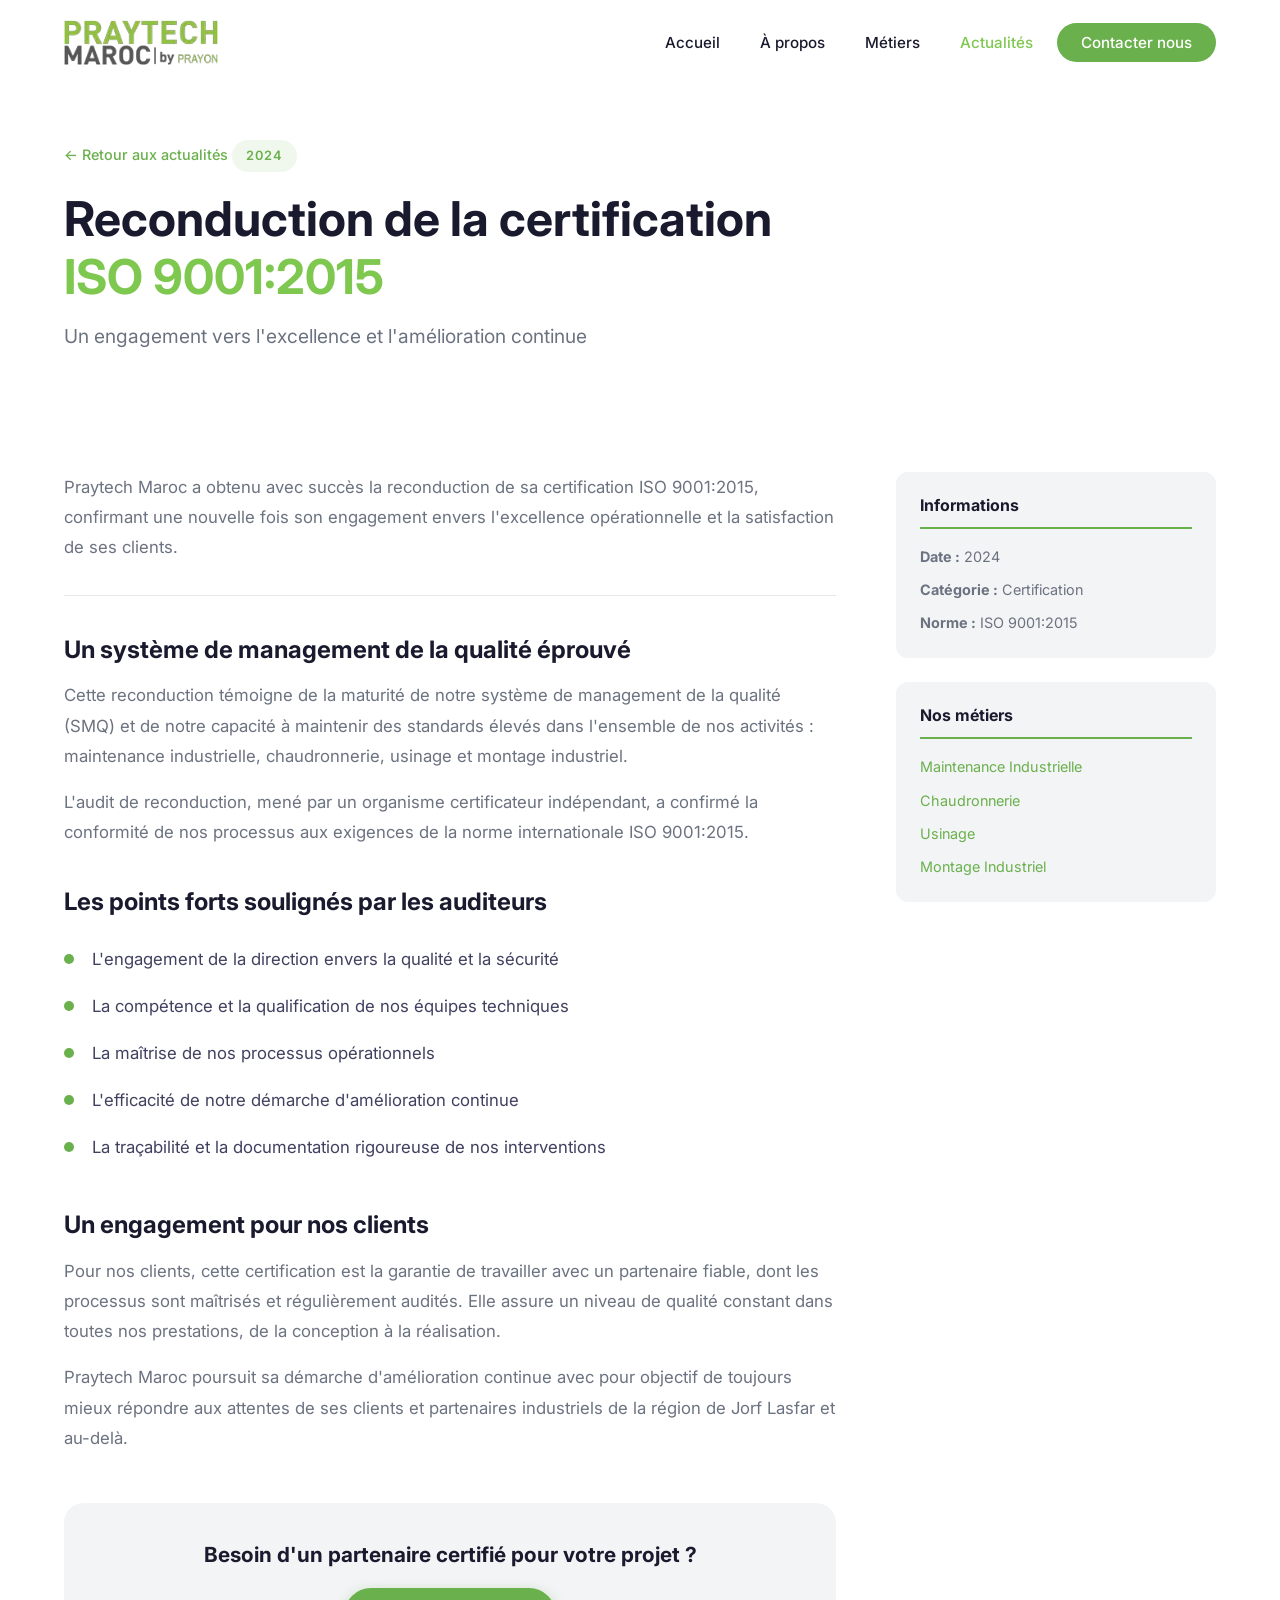
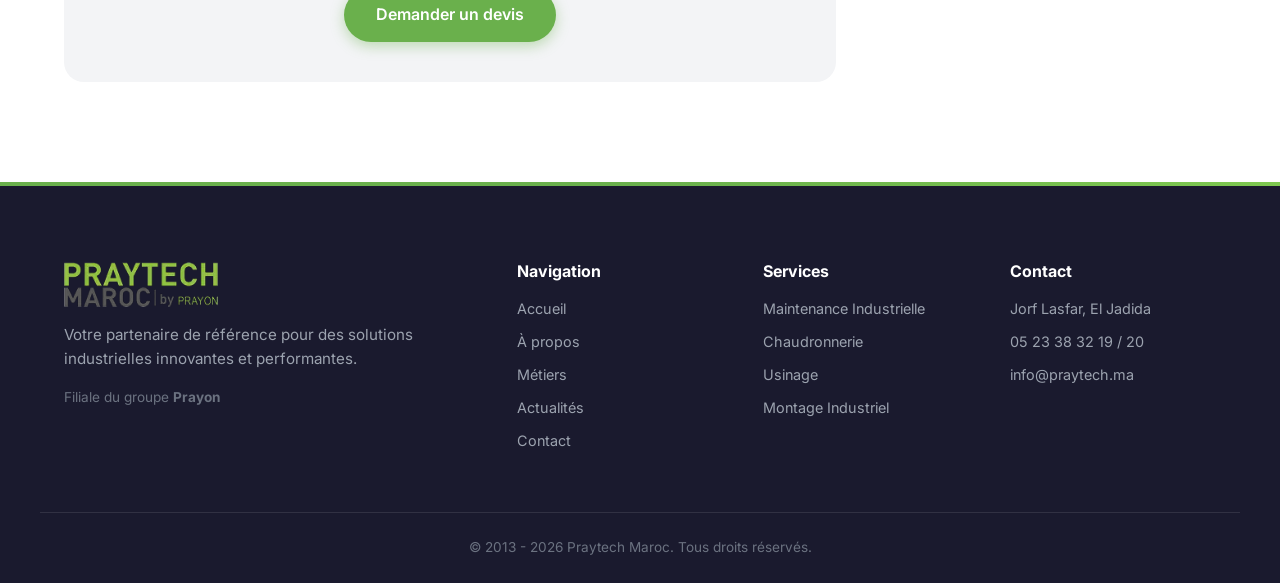
==== articles/certification-iso-9001.html @ bdd883bc "Article page: template ISO 9001 avec sidebar et design custom" ====
<!DOCTYPE html>
<html lang="fr">
<head>
    <meta charset="UTF-8">
    <meta name="viewport" content="width=device-width, initial-scale=1.0">
    <meta name="description" content="Reconduction de la certification ISO 9001:2015 - Praytech Maroc renouvelle son engagement vers l'excellence.">
    <title>Reconduction de la certification ISO 9001:2015 | Praytech Maroc</title>
    <link rel="stylesheet" href="../css/style.css">
    <link rel="preconnect" href="https://fonts.googleapis.com">
    <link rel="preconnect" href="https://fonts.gstatic.com" crossorigin>
    <link href="https://fonts.googleapis.com/css2?family=Inter:wght@300;400;500;600;700;800;900&display=swap" rel="stylesheet">
</head>
<body>
    <!-- Navigation -->
    <header class="header scrolled" id="header">
        <nav class="nav container">
            <a href="../index.html" class="nav__logo">
                <img src="../images/Logo praitech maroc.png" alt="Praytech Maroc" class="nav__logo-img">
            </a>
            <ul class="nav__menu" id="nav-menu">
                <li><a href="../index.html#accueil" class="nav__link">Accueil</a></li>
                <li><a href="../index.html#apropos" class="nav__link">À propos</a></li>
                <li><a href="../index.html#services" class="nav__link">Métiers</a></li>
                <li><a href="../index.html#realisations" class="nav__link active">Actualités</a></li>
                <li><a href="../index.html#contact" class="nav__link nav__link--cta">Contacter nous</a></li>
            </ul>
            <button class="nav__toggle" id="nav-toggle" aria-label="Ouvrir le menu">
                <span></span>
                <span></span>
                <span></span>
            </button>
        </nav>
    </header>

    <!-- Article Hero -->
    <section class="article-hero">
        <div class="container">
            <a href="../index.html#realisations" class="article-hero__back">← Retour aux actualités</a>
            <span class="article-hero__date">2024</span>
            <h1 class="article-hero__title">Reconduction de la certification<br><span class="highlight">ISO 9001:2015</span></h1>
            <p class="article-hero__subtitle">Un engagement vers l'excellence et l'amélioration continue</p>
        </div>
    </section>

    <!-- Article Content -->
    <article class="article-content">
        <div class="container article-content__wrapper">
            <div class="article-content__body">
                <p class="article-content__intro">
                    Praytech Maroc a obtenu avec succès la reconduction de sa certification ISO 9001:2015, confirmant une nouvelle fois son engagement envers l'excellence opérationnelle et la satisfaction de ses clients.
                </p>

                <h2>Un système de management de la qualité éprouvé</h2>
                <p>
                    Cette reconduction témoigne de la maturité de notre système de management de la qualité (SMQ) et de notre capacité à maintenir des standards élevés dans l'ensemble de nos activités : maintenance industrielle, chaudronnerie, usinage et montage industriel.
                </p>
                <p>
                    L'audit de reconduction, mené par un organisme certificateur indépendant, a confirmé la conformité de nos processus aux exigences de la norme internationale ISO 9001:2015.
                </p>

                <h2>Les points forts soulignés par les auditeurs</h2>
                <ul>
                    <li>L'engagement de la direction envers la qualité et la sécurité</li>
                    <li>La compétence et la qualification de nos équipes techniques</li>
                    <li>La maîtrise de nos processus opérationnels</li>
                    <li>L'efficacité de notre démarche d'amélioration continue</li>
                    <li>La traçabilité et la documentation rigoureuse de nos interventions</li>
                </ul>

                <h2>Un engagement pour nos clients</h2>
                <p>
                    Pour nos clients, cette certification est la garantie de travailler avec un partenaire fiable, dont les processus sont maîtrisés et régulièrement audités. Elle assure un niveau de qualité constant dans toutes nos prestations, de la conception à la réalisation.
                </p>
                <p>
                    Praytech Maroc poursuit sa démarche d'amélioration continue avec pour objectif de toujours mieux répondre aux attentes de ses clients et partenaires industriels de la région de Jorf Lasfar et au-delà.
                </p>

                <div class="article-content__cta">
                    <h3>Besoin d'un partenaire certifié pour votre projet ?</h3>
                    <a href="../index.html#contact" class="btn btn--primary">Demander un devis</a>
                </div>
            </div>

            <aside class="article-content__sidebar">
                <div class="sidebar-card">
                    <h4>Informations</h4>
                    <ul>
                        <li><strong>Date :</strong> 2024</li>
                        <li><strong>Catégorie :</strong> Certification</li>
                        <li><strong>Norme :</strong> ISO 9001:2015</li>
                    </ul>
                </div>
                <div class="sidebar-card">
                    <h4>Nos métiers</h4>
                    <ul>
                        <li><a href="../index.html#services">Maintenance Industrielle</a></li>
                        <li><a href="../index.html#services">Chaudronnerie</a></li>
                        <li><a href="../index.html#services">Usinage</a></li>
                        <li><a href="../index.html#services">Montage Industriel</a></li>
                    </ul>
                </div>
            </aside>
        </div>
    </article>

    <!-- Footer -->
    <footer class="footer">
        <div class="container footer__grid">
            <div class="footer__brand">
                <a href="../index.html" class="nav__logo">
                    <img src="../images/Logo praitech maroc.png" alt="Praytech Maroc" class="nav__logo-img">
                </a>
                <p>Votre partenaire de référence pour des solutions industrielles innovantes et performantes.</p>
                <p class="footer__group">Filiale du groupe <strong>Prayon</strong></p>
            </div>
            <div class="footer__links">
                <h4>Navigation</h4>
                <ul>
                    <li><a href="../index.html#accueil">Accueil</a></li>
                    <li><a href="../index.html#apropos">À propos</a></li>
                    <li><a href="../index.html#services">Métiers</a></li>
                    <li><a href="../index.html#realisations">Actualités</a></li>
                    <li><a href="../index.html#contact">Contact</a></li>
                </ul>
            </div>
            <div class="footer__links">
                <h4>Services</h4>
                <ul>
                    <li><a href="../index.html#services">Maintenance Industrielle</a></li>
                    <li><a href="../index.html#services">Chaudronnerie</a></li>
                    <li><a href="../index.html#services">Usinage</a></li>
                    <li><a href="../index.html#services">Montage Industriel</a></li>
                </ul>
            </div>
            <div class="footer__links">
                <h4>Contact</h4>
                <ul>
                    <li>Jorf Lasfar, El Jadida</li>
                    <li><a href="tel:+212523383219">05 23 38 32 19 / 20</a></li>
                    <li><a href="mailto:info@praytech.ma">info@praytech.ma</a></li>
                </ul>
            </div>
        </div>
        <div class="footer__bottom container">
            <p>&copy; 2013 - 2026 Praytech Maroc. Tous droits réservés.</p>
        </div>
    </footer>

    <script src="../js/main.js"></script>
</body>
</html>
---- css/style.css ----
/* ========================================
   PRAYTECH MAROC - Modern Industrial Website
   ======================================== */

/* --- Reset & Variables --- */
*, *::before, *::after {
    margin: 0;
    padding: 0;
    box-sizing: border-box;
}

:root {
    --primary: #6ab04c;
    --primary-dark: #4a8535;
    --primary-light: #7ec850;
    --accent: #6ab04c;
    --accent-dark: #4a8535;
    --dark: #0a0a0a;
    --gray-900: #1a1a2e;
    --gray-800: #2d2d44;
    --gray-700: #404060;
    --gray-600: #6b7280;
    --gray-400: #9ca3af;
    --gray-300: #d1d5db;
    --gray-200: #e5e7eb;
    --gray-100: #f3f4f6;
    --white: #ffffff;
    --radius: 12px;
    --radius-lg: 20px;
    --shadow: 0 4px 6px -1px rgba(0,0,0,0.1), 0 2px 4px -2px rgba(0,0,0,0.1);
    --shadow-lg: 0 20px 25px -5px rgba(0,0,0,0.1), 0 8px 10px -6px rgba(0,0,0,0.1);
    --shadow-xl: 0 25px 50px -12px rgba(0,0,0,0.25);
    --transition: all 0.3s cubic-bezier(0.4, 0, 0.2, 1);
}

html {
    scroll-behavior: smooth;
    scroll-padding-top: 80px;
}

body {
    font-family: 'Inter', -apple-system, sans-serif;
    color: var(--gray-900);
    background: var(--white);
    line-height: 1.6;
    overflow-x: hidden;
}

.container {
    max-width: 1200px;
    margin: 0 auto;
    padding: 0 24px;
}

/* --- Typography --- */
h1, h2, h3, h4 {
    line-height: 1.2;
    font-weight: 700;
}

.highlight {
    color: var(--primary-light);
}

.section__tag {
    display: inline-block;
    font-size: 0.85rem;
    font-weight: 600;
    text-transform: uppercase;
    letter-spacing: 2px;
    color: var(--accent);
    margin-bottom: 12px;
}

.section__title {
    font-size: clamp(2rem, 4vw, 2.8rem);
    margin-bottom: 16px;
    color: var(--gray-900);
}

.section__subtitle {
    font-size: 1.1rem;
    color: var(--gray-600);
    max-width: 600px;
    margin: 0 auto;
}

.section__header {
    text-align: center;
    margin-bottom: 60px;
}

/* --- Buttons --- */
.btn {
    display: inline-flex;
    align-items: center;
    gap: 8px;
    padding: 14px 32px;
    border-radius: 50px;
    font-size: 1rem;
    font-weight: 600;
    text-decoration: none;
    cursor: pointer;
    border: none;
    transition: var(--transition);
}

.btn--primary {
    background: var(--primary);
    color: var(--white);
    box-shadow: 0 4px 14px rgba(106, 176, 76, 0.4);
}

.btn--primary:hover {
    background: var(--primary-dark);
    transform: translateY(-2px);
    box-shadow: 0 8px 25px rgba(106, 176, 76, 0.5);
}

.btn--outline {
    background: transparent;
    color: var(--white);
    border: 2px solid rgba(255,255,255,0.4);
}

.btn--outline:hover {
    background: rgba(255,255,255,0.1);
    border-color: var(--white);
}

.btn--large {
    padding: 18px 40px;
    font-size: 1.1rem;
}

.btn--full {
    width: 100%;
    justify-content: center;
}

/* --- Header / Navigation --- */
.header {
    position: fixed;
    top: 0;
    left: 0;
    width: 100%;
    z-index: 1000;
    transition: var(--transition);
    padding: 20px 0;
    background: rgba(255,255,255,0.95);
    backdrop-filter: blur(20px);
}

.header.scrolled {
    padding: 12px 0;
    box-shadow: var(--shadow);
}

.header.scrolled .nav__link {
    color: var(--gray-900);
}

.header.scrolled .nav__link:hover,
.header.scrolled .nav__link.active {
    color: var(--primary-light);
}

.header.scrolled .logo-pray {
    color: var(--primary-dark);
}

.nav {
    display: flex;
    align-items: center;
    justify-content: space-between;
}

.nav__logo {
    text-decoration: none;
    font-size: 1.6rem;
    font-weight: 900;
    letter-spacing: -1px;
    display: flex;
    align-items: center;
}

.nav__logo-img {
    height: 50px;
    width: auto;
    display: block;
    image-rendering: -webkit-optimize-contrast;
    image-rendering: crisp-edges;
}

.nav__logo-img {
    height: 45px;
    width: auto;
    display: block;
    image-rendering: -webkit-optimize-contrast;
    image-rendering: crisp-edges;
}

.logo-pray {
    color: var(--primary-dark);
    transition: var(--transition);
}

.header.scrolled .logo-pray {
    color: var(--primary-dark);
}

.logo-tech {
    color: var(--primary);
}

.nav__menu {
    display: flex;
    align-items: center;
    gap: 8px;
    list-style: none;
}

.nav__link {
    text-decoration: none;
    color: var(--gray-900);
    font-size: 0.95rem;
    font-weight: 500;
    padding: 8px 16px;
    border-radius: 50px;
    transition: var(--transition);
}

.nav__link:hover,
.nav__link.active {
    color: var(--primary-light);
}

.nav__link--cta {
    background: var(--primary);
    color: var(--white) !important;
    padding: 10px 24px;
}

.nav__link--cta:hover {
    background: var(--primary-dark);
    transform: translateY(-1px);
}

.nav__toggle {
    display: none;
    flex-direction: column;
    gap: 5px;
    background: none;
    border: none;
    cursor: pointer;
    padding: 8px;
}

.nav__toggle span {
    width: 24px;
    height: 2px;
    background: var(--gray-900);
    transition: var(--transition);
    border-radius: 2px;
}

.header.scrolled .nav__toggle span {
    background: var(--gray-900);
}

/* --- Hero --- */
.hero {
    position: relative;
    background: var(--white);
    padding-top: 80px;
}

.hero__image {
    position: relative;
    width: 100%;
    height: 75vh;
    min-height: 500px;
    overflow: hidden;
    border-radius: 0 0 var(--radius-lg) var(--radius-lg);
}

.hero__image img {
    width: 100%;
    height: 100%;
    object-fit: cover;
    display: block;
}

.hero__image-overlay {
    position: absolute;
    top: 0;
    left: 0;
    right: 0;
    bottom: 0;
    background: linear-gradient(180deg, rgba(0,0,0,0.2) 0%, rgba(0,0,0,0.5) 100%);
}

.hero__image-content {
    position: absolute;
    top: 50%;
    left: 50px;
    transform: translateY(-50%);
    z-index: 2;
}

.hero__title {
    font-size: clamp(2.5rem, 6vw, 4.5rem);
    color: var(--white);
    font-weight: 900;
    letter-spacing: -2px;
    line-height: 1.05;
    text-transform: uppercase;
}

.hero__title .highlight {
    color: var(--accent);
}

.hero__tagline {
    margin-top: 16px;
    color: rgba(255,255,255,0.7);
    font-size: 1rem;
    font-weight: 400;
}

.hero__cta {
    margin-top: 24px;
}

.hero__stats-badge {
    position: absolute;
    top: 50%;
    right: 50px;
    transform: translateY(20%);
    background: rgba(255,255,255,0.1);
    backdrop-filter: blur(12px);
    border: 1px solid rgba(255,255,255,0.2);
    border-radius: var(--radius);
    padding: 20px 28px;
    text-align: center;
    z-index: 2;
}

.hero__stats-number {
    display: block;
    font-size: 2rem;
    font-weight: 900;
    color: var(--accent);
}

.hero__stats-label {
    display: block;
    font-size: 0.8rem;
    color: rgba(255,255,255,0.8);
    margin-top: 4px;
}

.hero__bottom {
    position: relative;
    z-index: 10;
    margin-top: -50px;
    padding-bottom: 40px;
}

.hero__kpis-bar {
    display: flex;
    align-items: center;
    justify-content: center;
    gap: 40px;
    background: var(--white);
    border-radius: var(--radius-lg);
    padding: 32px 50px;
    box-shadow: 0 20px 60px rgba(0, 0, 0, 0.12), 0 8px 20px rgba(0, 0, 0, 0.08);
}

.hero__kpi {
    display: flex;
    align-items: center;
    gap: 14px;
}

.hero__kpi-icon {
    width: 48px;
    height: 48px;
    display: flex;
    align-items: center;
    justify-content: center;
    flex-shrink: 0;
}

.hero__kpi-icon svg {
    width: 40px;
    height: 40px;
    color: var(--primary-light);
}

.hero__kpi-number {
    display: block;
    font-size: 1.8rem;
    font-weight: 900;
    color: var(--primary-dark);
    line-height: 1.1;
}

.hero__kpi-label {
    display: block;
    font-size: 0.8rem;
    color: var(--gray-600);
    text-transform: uppercase;
    letter-spacing: 0.5px;
    font-weight: 500;
}

.hero__kpi-divider {
    width: 1px;
    height: 50px;
    background: var(--gray-200);
}

/* --- Stats --- */
.stats {
    background: var(--white);
    padding: 60px 0;
    margin-top: -40px;
    position: relative;
    z-index: 10;
}

.stats__grid {
    display: grid;
    grid-template-columns: repeat(4, 1fr);
    gap: 40px;
    background: var(--white);
    border-radius: var(--radius-lg);
    padding: 40px;
    box-shadow: var(--shadow-xl);
    transform: translateY(-40px);
}

.stat {
    text-align: center;
}

.stat__number {
    font-size: 3rem;
    font-weight: 900;
    color: var(--primary);
    display: inline;
}

.stat__plus {
    font-size: 2rem;
    font-weight: 700;
    color: var(--accent);
}

.stat__label {
    display: block;
    margin-top: 8px;
    color: var(--gray-600);
    font-size: 0.9rem;
    font-weight: 500;
}

/* --- About --- */
.about {
    padding: 100px 0 120px;
    background: var(--white);
    position: relative;
    overflow: hidden;
}

.about::before {
    content: '';
    position: absolute;
    top: -100px;
    right: -200px;
    width: 500px;
    height: 500px;
    background: radial-gradient(circle, rgba(106, 176, 76, 0.06) 0%, transparent 70%);
    border-radius: 50%;
}

.about__grid {
    display: grid;
    grid-template-columns: 1fr 1.2fr;
    gap: 80px;
    align-items: center;
}

.about__image {
    position: relative;
    perspective: 1000px;
}

.about__video-wrapper {
    border-radius: var(--radius-lg);
    overflow: hidden;
    transform: rotateY(-5deg) rotateX(2deg);
    transition: var(--transition);
    box-shadow: 20px 20px 60px rgba(0,0,0,0.15), -5px -5px 20px rgba(255,255,255,0.8);
}

.about__video-wrapper:hover {
    transform: rotateY(0deg) rotateX(0deg);
    box-shadow: 10px 10px 30px rgba(0,0,0,0.1);
}

.about__video-wrapper video {
    width: 100%;
    height: auto;
    display: block;
}

.about__image-placeholder {
    aspect-ratio: 4/3;
    background: linear-gradient(135deg, var(--gray-100), var(--gray-200));
    border-radius: var(--radius-lg);
    display: flex;
    flex-direction: column;
    align-items: center;
    justify-content: center;
    gap: 12px;
    color: var(--gray-400);
    transform: rotateY(-5deg) rotateX(2deg);
    transition: var(--transition);
    box-shadow: 20px 20px 60px rgba(0,0,0,0.1), -5px -5px 20px rgba(255,255,255,0.8);
}

.about__image-placeholder:hover {
    transform: rotateY(0deg) rotateX(0deg);
    box-shadow: 10px 10px 30px rgba(0,0,0,0.08);
}

.about__image-placeholder svg {
    width: 60px;
    height: 60px;
}

.about__badge-iso {
    position: absolute;
    bottom: -20px;
    right: -20px;
    background: var(--primary);
    color: var(--white);
    padding: 20px;
    border-radius: var(--radius);
    display: flex;
    align-items: center;
    gap: 12px;
    box-shadow: 0 15px 40px rgba(106, 176, 76, 0.3);
    transform: translateZ(20px);
}

.about__badge-iso svg {
    width: 32px;
    height: 32px;
    flex-shrink: 0;
}

.about__badge-iso span {
    font-size: 0.85rem;
    font-weight: 700;
    line-height: 1.3;
}

.about__text {
    color: var(--gray-600);
    margin-bottom: 16px;
    font-size: 1.05rem;
}

.about__features {
    margin-top: 32px;
    display: flex;
    flex-direction: column;
    gap: 20px;
}

.about__feature {
    display: flex;
    align-items: flex-start;
    gap: 16px;
    padding: 16px;
    border-radius: var(--radius);
    transition: var(--transition);
    background: var(--white);
    border: 1px solid transparent;
}

.about__feature:hover {
    background: var(--gray-100);
    border-color: var(--gray-200);
    transform: translateX(8px);
    box-shadow: 0 8px 25px rgba(0,0,0,0.06);
}

.about__feature-icon {
    width: 48px;
    height: 48px;
    background: linear-gradient(135deg, rgba(106, 176, 76, 0.1), rgba(106, 176, 76, 0.05));
    border-radius: 12px;
    display: flex;
    align-items: center;
    justify-content: center;
    flex-shrink: 0;
    box-shadow: 0 4px 12px rgba(106, 176, 76, 0.1);
}

.about__feature-icon svg {
    width: 22px;
    height: 22px;
    color: var(--primary-light);
}

.about__feature strong {
    display: block;
    margin-bottom: 4px;
    color: var(--gray-900);
}

.about__feature p {
    font-size: 0.9rem;
    color: var(--gray-600);
}

/* --- Services --- */
.services {
    padding: 100px 0;
    background: linear-gradient(180deg, var(--gray-100) 0%, var(--white) 100%);
    position: relative;
}

.services::before {
    content: '';
    position: absolute;
    bottom: 0;
    left: 50%;
    transform: translateX(-50%);
    width: 80%;
    height: 1px;
    background: linear-gradient(90deg, transparent, var(--gray-200), transparent);
}

.services__grid {
    display: grid;
    grid-template-columns: repeat(2, 1fr);
    gap: 30px;
    perspective: 1000px;
}

.service-card {
    background: var(--white);
    border-radius: var(--radius-lg);
    overflow: hidden;
    transition: all 0.4s cubic-bezier(0.4, 0, 0.2, 1);
    border: 1px solid var(--gray-200);
    position: relative;
}

.service-card::before {
    content: '';
    position: absolute;
    top: 0;
    left: 0;
    right: 0;
    height: 4px;
    background: linear-gradient(90deg, var(--primary), var(--accent));
    transform: scaleX(0);
    transform-origin: left;
    transition: transform 0.4s ease;
}

.service-card:hover::before {
    transform: scaleX(1);
}

.service-card:hover {
    transform: translateY(-12px) rotateX(2deg);
    box-shadow: 0 30px 60px rgba(0,0,0,0.12), 0 10px 20px rgba(0,0,0,0.06);
    border-color: transparent;
}

.service-card__image {
    width: 100%;
    overflow: hidden;
}

.service-card__image img {
    width: 100%;
    height: auto;
    display: block;
    transition: transform 0.5s ease;
}

.service-card:hover .service-card__image img {
    transform: scale(1.08);
}

.service-card__body {
    padding: 30px;
}

.service-card__icon {
    width: 60px;
    height: 60px;
    background: linear-gradient(135deg, var(--primary), var(--primary-light));
    border-radius: 16px;
    display: flex;
    align-items: center;
    justify-content: center;
    margin-bottom: 24px;
    box-shadow: 0 10px 30px rgba(106, 176, 76, 0.25);
    transition: var(--transition);
}

.service-card:hover .service-card__icon {
    transform: scale(1.1) rotate(-5deg);
    box-shadow: 0 15px 40px rgba(106, 176, 76, 0.35);
}

.service-card__icon svg {
    width: 28px;
    height: 28px;
    color: var(--white);
}

.service-card__title {
    font-size: 1.3rem;
    margin-bottom: 12px;
    color: var(--gray-900);
}

.service-card__desc {
    color: var(--gray-600);
    margin-bottom: 20px;
    font-size: 0.95rem;
}

.service-card__list {
    list-style: none;
    display: flex;
    flex-direction: column;
    gap: 10px;
}

.service-card__list li {
    font-size: 0.9rem;
    color: var(--gray-700);
    padding-left: 24px;
    position: relative;
}

.service-card__list li::before {
    content: '';
    position: absolute;
    left: 0;
    top: 7px;
    width: 8px;
    height: 8px;
    background: linear-gradient(135deg, var(--primary), var(--primary-dark));
    border-radius: 50%;
    box-shadow: 0 2px 6px rgba(106, 176, 76, 0.3);
}

/* --- Why Section --- */
.why {
    padding: 100px 0;
    background: var(--white);
    position: relative;
}

.why__grid {
    display: grid;
    grid-template-columns: repeat(3, 1fr);
    gap: 30px;
}

.why__item {
    padding: 36px;
    border-radius: var(--radius-lg);
    transition: all 0.4s cubic-bezier(0.4, 0, 0.2, 1);
    background: var(--white);
    border: 1px solid var(--gray-200);
    position: relative;
    overflow: hidden;
}

.why__item::after {
    content: '';
    position: absolute;
    bottom: 0;
    left: 0;
    right: 0;
    height: 0;
    background: linear-gradient(180deg, transparent, rgba(106, 176, 76, 0.03));
    transition: height 0.4s ease;
}

.why__item:hover::after {
    height: 100%;
}

.why__item:hover {
    transform: translateY(-8px) scale(1.02);
    box-shadow: 0 25px 50px rgba(0,0,0,0.08), 0 10px 20px rgba(0,0,0,0.04);
    border-color: rgba(106, 176, 76, 0.2);
}

.why__number {
    font-size: 3.5rem;
    font-weight: 900;
    background: linear-gradient(135deg, var(--gray-200), var(--gray-100));
    -webkit-background-clip: text;
    -webkit-text-fill-color: transparent;
    background-clip: text;
    margin-bottom: 16px;
    line-height: 1;
    transition: var(--transition);
}

.why__item:hover .why__number {
    background: linear-gradient(135deg, var(--primary-light), var(--accent));
    -webkit-background-clip: text;
    background-clip: text;
}

.why__item h3 {
    font-size: 1.15rem;
    margin-bottom: 10px;
    color: var(--gray-900);
    position: relative;
    z-index: 1;
}

.why__item p {
    color: var(--gray-600);
    font-size: 0.95rem;
    position: relative;
    z-index: 1;
}

/* --- Actualités --- */
.actualites {
    padding: 100px 0;
    background: var(--gray-100);
}

.actualites__grid {
    display: grid;
    grid-template-columns: repeat(3, 1fr);
    gap: 30px;
}

.actu-card {
    background: var(--white);
    border-radius: var(--radius-lg);
    overflow: hidden;
    transition: all 0.4s cubic-bezier(0.4, 0, 0.2, 1);
    border: 1px solid var(--gray-200);
}

.actu-card:hover {
    transform: translateY(-10px);
    box-shadow: 0 25px 50px rgba(0,0,0,0.1);
    border-color: transparent;
}

.actu-card__image {
    aspect-ratio: 16/9;
    overflow: hidden;
}

.actu-card__placeholder {
    width: 100%;
    height: 100%;
    background: linear-gradient(135deg, rgba(106, 176, 76, 0.1), rgba(106, 176, 76, 0.05));
    display: flex;
    align-items: center;
    justify-content: center;
    color: var(--primary);
}

.actu-card__content {
    padding: 24px;
}

.actu-card__date {
    display: inline-block;
    font-size: 0.75rem;
    font-weight: 600;
    text-transform: uppercase;
    letter-spacing: 1px;
    color: var(--primary);
    background: rgba(106, 176, 76, 0.1);
    padding: 4px 12px;
    border-radius: 50px;
    margin-bottom: 12px;
}

.actu-card__content h3 {
    font-size: 1.1rem;
    color: var(--gray-900);
    margin-bottom: 10px;
    line-height: 1.4;
}

.actu-card__content p {
    color: var(--gray-600);
    font-size: 0.9rem;
    margin-bottom: 16px;
}

.actu-card__link {
    font-size: 0.9rem;
    font-weight: 600;
    color: var(--primary);
    text-decoration: none;
    transition: var(--transition);
}

.actu-card__link:hover {
    color: var(--primary-dark);
}

@media (max-width: 1024px) {
    .actualites__grid {
        grid-template-columns: repeat(2, 1fr);
    }
}

@media (max-width: 768px) {
    .actualites__grid {
        grid-template-columns: 1fr;
    }
}

/* --- Clients --- */
.clients {
    padding: 80px 0;
    background: var(--white);
    overflow: hidden;
}

.clients__header {
    margin-bottom: 50px;
}

.clients__title {
    font-size: 2rem;
    font-weight: 900;
    color: var(--gray-900);
    font-style: italic;
    margin-bottom: 16px;
}

.clients__line {
    width: 80px;
    height: 4px;
    background: var(--primary);
    border-radius: 2px;
}

.clients__marquee {
    position: relative;
    width: 100%;
    overflow: hidden;
    mask-image: linear-gradient(to right, transparent, black 10%, black 90%, transparent);
    -webkit-mask-image: linear-gradient(to right, transparent, black 10%, black 90%, transparent);
}

.clients__track {
    display: flex;
    gap: 30px;
    animation: marquee 30s linear infinite;
    width: max-content;
}

.client-logo {
    flex-shrink: 0;
    width: 180px;
    height: 120px;
    background: var(--white);
    border: 2px solid var(--gray-200);
    border-radius: 16px;
    display: flex;
    align-items: center;
    justify-content: center;
    padding: 8px;
    transition: var(--transition);
}

.client-logo:hover {
    border-color: var(--primary);
    box-shadow: 0 8px 25px rgba(106, 176, 76, 0.15);
    transform: scale(1.1);
}

.client-logo img {
    width: 85%;
    height: 85%;
    object-fit: contain;
}

.client-logo span {
    font-size: 0.75rem;
    font-weight: 700;
    color: var(--gray-700);
    text-align: center;
    text-transform: uppercase;
    letter-spacing: 0.5px;
}

@keyframes marquee {
    0% { transform: translateX(0); }
    100% { transform: translateX(-50%); }
}

/* --- CTA --- */
.cta {
    padding: 120px 0;
    background: linear-gradient(135deg, var(--gray-900) 0%, #1a2a3a 100%);
    text-align: center;
    position: relative;
    overflow: hidden;
}

.cta::before {
    content: '';
    position: absolute;
    top: -50%;
    right: -20%;
    width: 500px;
    height: 500px;
    background: radial-gradient(circle, rgba(255, 255, 255, 0.1) 0%, transparent 60%);
    border-radius: 50%;
    animation: float 6s ease-in-out infinite;
}

.cta::after {
    content: '';
    position: absolute;
    bottom: -30%;
    left: -10%;
    width: 400px;
    height: 400px;
    background: radial-gradient(circle, rgba(255, 255, 255, 0.05) 0%, transparent 60%);
    border-radius: 50%;
    animation: float 8s ease-in-out infinite reverse;
}

@keyframes float {
    0%, 100% { transform: translateY(0); }
    50% { transform: translateY(-30px); }
}

.cta h2 {
    font-size: clamp(2rem, 4vw, 3rem);
    color: var(--white);
    margin-bottom: 16px;
    position: relative;
    z-index: 1;
}

.cta .highlight {
    color: var(--primary);
}

.cta p {
    color: rgba(255,255,255,0.7);
    font-size: 1.1rem;
    margin-bottom: 32px;
    max-width: 500px;
    margin-left: auto;
    margin-right: auto;
    position: relative;
    z-index: 1;
}

.cta .btn {
    position: relative;
    z-index: 1;
}

/* --- Contact --- */
.contact {
    padding: 100px 0;
    background: var(--white);
    position: relative;
}

.contact__grid {
    display: grid;
    grid-template-columns: 1fr 1fr;
    gap: 80px;
    align-items: start;
}

.contact__info p {
    color: var(--gray-600);
    margin-top: 12px;
    font-size: 1.05rem;
}

.contact__details {
    margin-top: 40px;
    display: flex;
    flex-direction: column;
    gap: 24px;
}

.contact__detail {
    display: flex;
    gap: 16px;
    align-items: flex-start;
    padding: 16px;
    border-radius: var(--radius);
    transition: var(--transition);
}

.contact__detail:hover {
    background: var(--gray-100);
    transform: translateX(8px);
}

.contact__detail-icon {
    width: 48px;
    height: 48px;
    background: linear-gradient(135deg, rgba(106, 176, 76, 0.1), rgba(106, 176, 76, 0.05));
    border-radius: 12px;
    display: flex;
    align-items: center;
    justify-content: center;
    flex-shrink: 0;
    box-shadow: 0 4px 12px rgba(106, 176, 76, 0.1);
}

.contact__detail-icon svg {
    width: 20px;
    height: 20px;
    color: var(--primary-light);
}

.contact__detail strong {
    display: block;
    margin-bottom: 4px;
    color: var(--gray-900);
}

.contact__detail p {
    color: var(--gray-600);
    font-size: 0.95rem;
    margin: 0;
}

.contact__detail a {
    color: var(--primary-light);
    text-decoration: none;
}

.contact__detail a:hover {
    text-decoration: underline;
}

/* Form */
.contact__form-wrapper {
    background: var(--white);
    border: 1px solid var(--gray-200);
    border-radius: var(--radius-lg);
    padding: 44px;
    box-shadow: 0 25px 60px rgba(0, 0, 0, 0.08), 0 10px 20px rgba(0, 0, 0, 0.04);
    transform: perspective(800px) rotateY(-2deg);
    transition: all 0.4s ease;
}

.contact__form-wrapper:hover {
    transform: perspective(800px) rotateY(0deg);
    box-shadow: 0 30px 70px rgba(0, 0, 0, 0.1), 0 15px 30px rgba(0, 0, 0, 0.05);
}

.contact__form {
    display: flex;
    flex-direction: column;
    gap: 20px;
}

.form__group {
    position: relative;
}

.form__group input,
.form__group textarea,
.form__group select {
    width: 100%;
    padding: 16px 20px;
    border: 2px solid var(--gray-200);
    border-radius: var(--radius);
    font-size: 1rem;
    font-family: inherit;
    background: var(--white);
    transition: var(--transition);
    color: var(--gray-900);
}

.form__group input:focus,
.form__group textarea:focus,
.form__group select:focus {
    outline: none;
    border-color: var(--primary-light);
    box-shadow: 0 0 0 4px rgba(106, 176, 76, 0.1), 0 8px 25px rgba(106, 176, 76, 0.08);
    transform: translateY(-2px);
}

.form__group label {
    position: absolute;
    left: 20px;
    top: 50%;
    transform: translateY(-50%);
    color: var(--gray-400);
    font-size: 1rem;
    pointer-events: none;
    transition: var(--transition);
}

.form__group textarea ~ label {
    top: 16px;
    transform: none;
}

.form__group input:focus ~ label,
.form__group input:not(:placeholder-shown) ~ label,
.form__group textarea:focus ~ label,
.form__group textarea:not(:placeholder-shown) ~ label {
    top: -10px;
    left: 16px;
    font-size: 0.8rem;
    background: var(--white);
    padding: 0 6px;
    color: var(--primary-light);
}

/* --- Footer --- */
.footer {
    background: var(--gray-900);
    padding: 80px 0 0;
    position: relative;
    overflow: hidden;
}

.footer::before {
    content: '';
    position: absolute;
    top: 0;
    left: 0;
    right: 0;
    height: 4px;
    background: linear-gradient(90deg, var(--primary), var(--accent), var(--primary-light));
}

.footer__grid {
    display: grid;
    grid-template-columns: 2fr 1fr 1fr 1fr;
    gap: 40px;
}

.footer__brand p {
    color: var(--gray-400);
    margin-top: 16px;
    font-size: 0.95rem;
}

.footer__group {
    margin-top: 8px;
    font-size: 0.85rem !important;
    color: var(--gray-600) !important;
}

.footer__links h4 {
    color: var(--white);
    font-size: 1rem;
    margin-bottom: 16px;
}

.footer__links ul {
    list-style: none;
    display: flex;
    flex-direction: column;
    gap: 10px;
}

.footer__links li,
.footer__links a {
    color: var(--gray-400);
    text-decoration: none;
    font-size: 0.9rem;
    transition: var(--transition);
}

.footer__links a:hover {
    color: var(--accent);
}

.footer__bottom {
    margin-top: 60px;
    padding: 24px 0;
    border-top: 1px solid rgba(255,255,255,0.1);
    text-align: center;
    color: var(--gray-600);
    font-size: 0.85rem;
}

/* --- Animations --- */
@keyframes fadeInUp {
    from {
        opacity: 0;
        transform: translateY(30px);
    }
    to {
        opacity: 1;
        transform: translateY(0);
    }
}

@keyframes scrollLine {
    0% { opacity: 0; transform: scaleY(0); transform-origin: top; }
    50% { opacity: 1; transform: scaleY(1); transform-origin: top; }
    100% { opacity: 0; transform: scaleY(1); transform-origin: bottom; }
}

/* Scroll animations */
.reveal {
    opacity: 0;
    transform: translateY(40px);
    transition: opacity 0.8s ease, transform 0.8s ease;
}

.reveal.visible {
    opacity: 1;
    transform: translateY(0);
}

/* --- Responsive --- */
@media (max-width: 1024px) {
    .about__grid {
        grid-template-columns: 1fr;
        gap: 40px;
    }

    .services__grid {
        grid-template-columns: 1fr;
    }

    .why__grid {
        grid-template-columns: repeat(2, 1fr);
    }

    .projects__grid {
        grid-template-columns: repeat(2, 1fr);
    }

    .contact__grid {
        grid-template-columns: 1fr;
        gap: 40px;
    }

    .footer__grid {
        grid-template-columns: 1fr 1fr;
        gap: 30px;
    }
}

@media (max-width: 768px) {
    .hero__image {
        height: 55vh;
        min-height: 350px;
    }

    .hero__image-content {
        bottom: 30px;
        left: 24px;
        right: 24px;
    }

    .hero__title {
        letter-spacing: -1px;
    }

    .hero__stats-badge {
        bottom: 30px;
        right: 24px;
        padding: 14px 18px;
    }

    .hero__stats-number {
        font-size: 1.5rem;
    }

    .hero__bottom {
        flex-direction: column;
        gap: 24px;
        align-items: flex-start;
    }

    .hero__bottom-right {
        gap: 24px;
        flex-wrap: wrap;
    }

    .hero__bottom {
        margin-top: -40px;
    }

    .hero__kpis-bar {
        flex-direction: column;
        gap: 20px;
        padding: 24px 30px;
    }

    .hero__kpi-divider {
        width: 80%;
        height: 1px;
    }

    .nav__menu {
        position: fixed;
        top: 0;
        right: -100%;
        width: 75%;
        height: 100vh;
        background: var(--white);
        flex-direction: column;
        padding: 100px 40px 40px;
        gap: 4px;
        transition: var(--transition);
        box-shadow: var(--shadow-xl);
    }

    .nav__menu.active {
        right: 0;
    }

    .nav__menu .nav__link {
        color: var(--gray-900);
        font-size: 1.1rem;
        padding: 12px 16px;
        width: 100%;
    }

    .nav__menu .nav__link--cta {
        color: var(--white) !important;
        text-align: center;
        margin-top: 16px;
    }

    .nav__toggle {
        display: flex;
        z-index: 1001;
    }

    .nav__toggle.active span:nth-child(1) {
        transform: rotate(45deg) translate(5px, 5px);
    }

    .nav__toggle.active span:nth-child(2) {
        opacity: 0;
    }

    .nav__toggle.active span:nth-child(3) {
        transform: rotate(-45deg) translate(5px, -5px);
    }

    .stats__grid {
        grid-template-columns: repeat(2, 1fr);
        gap: 24px;
        padding: 30px;
    }

    .stat__number {
        font-size: 2.2rem;
    }

    .why__grid {
        grid-template-columns: 1fr;
    }

    .projects__grid {
        grid-template-columns: 1fr;
    }

    .footer__grid {
        grid-template-columns: 1fr;
    }

    .about__badge-iso {
        bottom: auto;
        right: 20px;
        top: 20px;
    }
}

@media (max-width: 480px) {
    .hero__actions {
        flex-direction: column;
    }

    .hero__actions .btn {
        text-align: center;
        justify-content: center;
    }

    .stats__grid {
        grid-template-columns: 1fr 1fr;
        gap: 16px;
        padding: 24px;
    }

    .service-card {
        padding: 30px;
    }

    .contact__form-wrapper {
        padding: 24px;
    }
}

/* --- Article Page --- */
.article-hero {
    padding: 140px 0 60px;
    background: var(--white);
}

.article-hero__back {
    display: inline-block;
    color: var(--primary);
    text-decoration: none;
    font-size: 0.9rem;
    font-weight: 500;
    margin-bottom: 24px;
    transition: var(--transition);
}

.article-hero__back:hover {
    transform: translateX(-4px);
}

.article-hero__date {
    display: inline-block;
    font-size: 0.8rem;
    font-weight: 600;
    text-transform: uppercase;
    letter-spacing: 1px;
    color: var(--primary);
    background: rgba(106, 176, 76, 0.1);
    padding: 6px 14px;
    border-radius: 50px;
    margin-bottom: 16px;
}

.article-hero__title {
    font-size: clamp(2rem, 4vw, 3rem);
    color: var(--gray-900);
    margin-bottom: 16px;
    line-height: 1.2;
}

.article-hero__subtitle {
    font-size: 1.2rem;
    color: var(--gray-600);
}

/* Article Content */
.article-content {
    padding: 60px 0 100px;
}

.article-content__wrapper {
    display: grid;
    grid-template-columns: 1fr 320px;
    gap: 60px;
    align-items: start;
}

.article-content__body {
    max-width: 100%;
}

.article-content__intro {
    font-size: 1.15rem;
    color: var(--gray-700);
    line-height: 1.8;
    margin-bottom: 32px;
    padding-bottom: 32px;
    border-bottom: 1px solid var(--gray-200);
}

.article-content__body h2 {
    font-size: 1.5rem;
    color: var(--gray-900);
    margin-top: 40px;
    margin-bottom: 16px;
}

.article-content__body p {
    font-size: 1.05rem;
    color: var(--gray-600);
    line-height: 1.8;
    margin-bottom: 16px;
}

.article-content__body ul {
    margin: 20px 0;
    padding-left: 0;
    list-style: none;
}

.article-content__body ul li {
    padding: 10px 0 10px 28px;
    position: relative;
    color: var(--gray-700);
    font-size: 1.05rem;
}

.article-content__body ul li::before {
    content: '';
    position: absolute;
    left: 0;
    top: 18px;
    width: 10px;
    height: 10px;
    background: var(--primary);
    border-radius: 50%;
}

.article-content__cta {
    margin-top: 50px;
    padding: 40px;
    background: var(--gray-100);
    border-radius: var(--radius-lg);
    text-align: center;
}

.article-content__cta h3 {
    font-size: 1.3rem;
    color: var(--gray-900);
    margin-bottom: 20px;
}

/* Sidebar */
.article-content__sidebar {
    position: sticky;
    top: 100px;
    display: flex;
    flex-direction: column;
    gap: 24px;
}

.sidebar-card {
    background: var(--gray-100);
    border-radius: var(--radius);
    padding: 24px;
}

.sidebar-card h4 {
    font-size: 1rem;
    color: var(--gray-900);
    margin-bottom: 16px;
    padding-bottom: 12px;
    border-bottom: 2px solid var(--primary);
}

.sidebar-card ul {
    list-style: none;
    display: flex;
    flex-direction: column;
    gap: 10px;
}

.sidebar-card li {
    font-size: 0.9rem;
    color: var(--gray-600);
}

.sidebar-card a {
    color: var(--primary);
    text-decoration: none;
}

.sidebar-card a:hover {
    text-decoration: underline;
}

@media (max-width: 1024px) {
    .article-content__wrapper {
        grid-template-columns: 1fr;
    }

    .article-content__sidebar {
        position: static;
    }
}
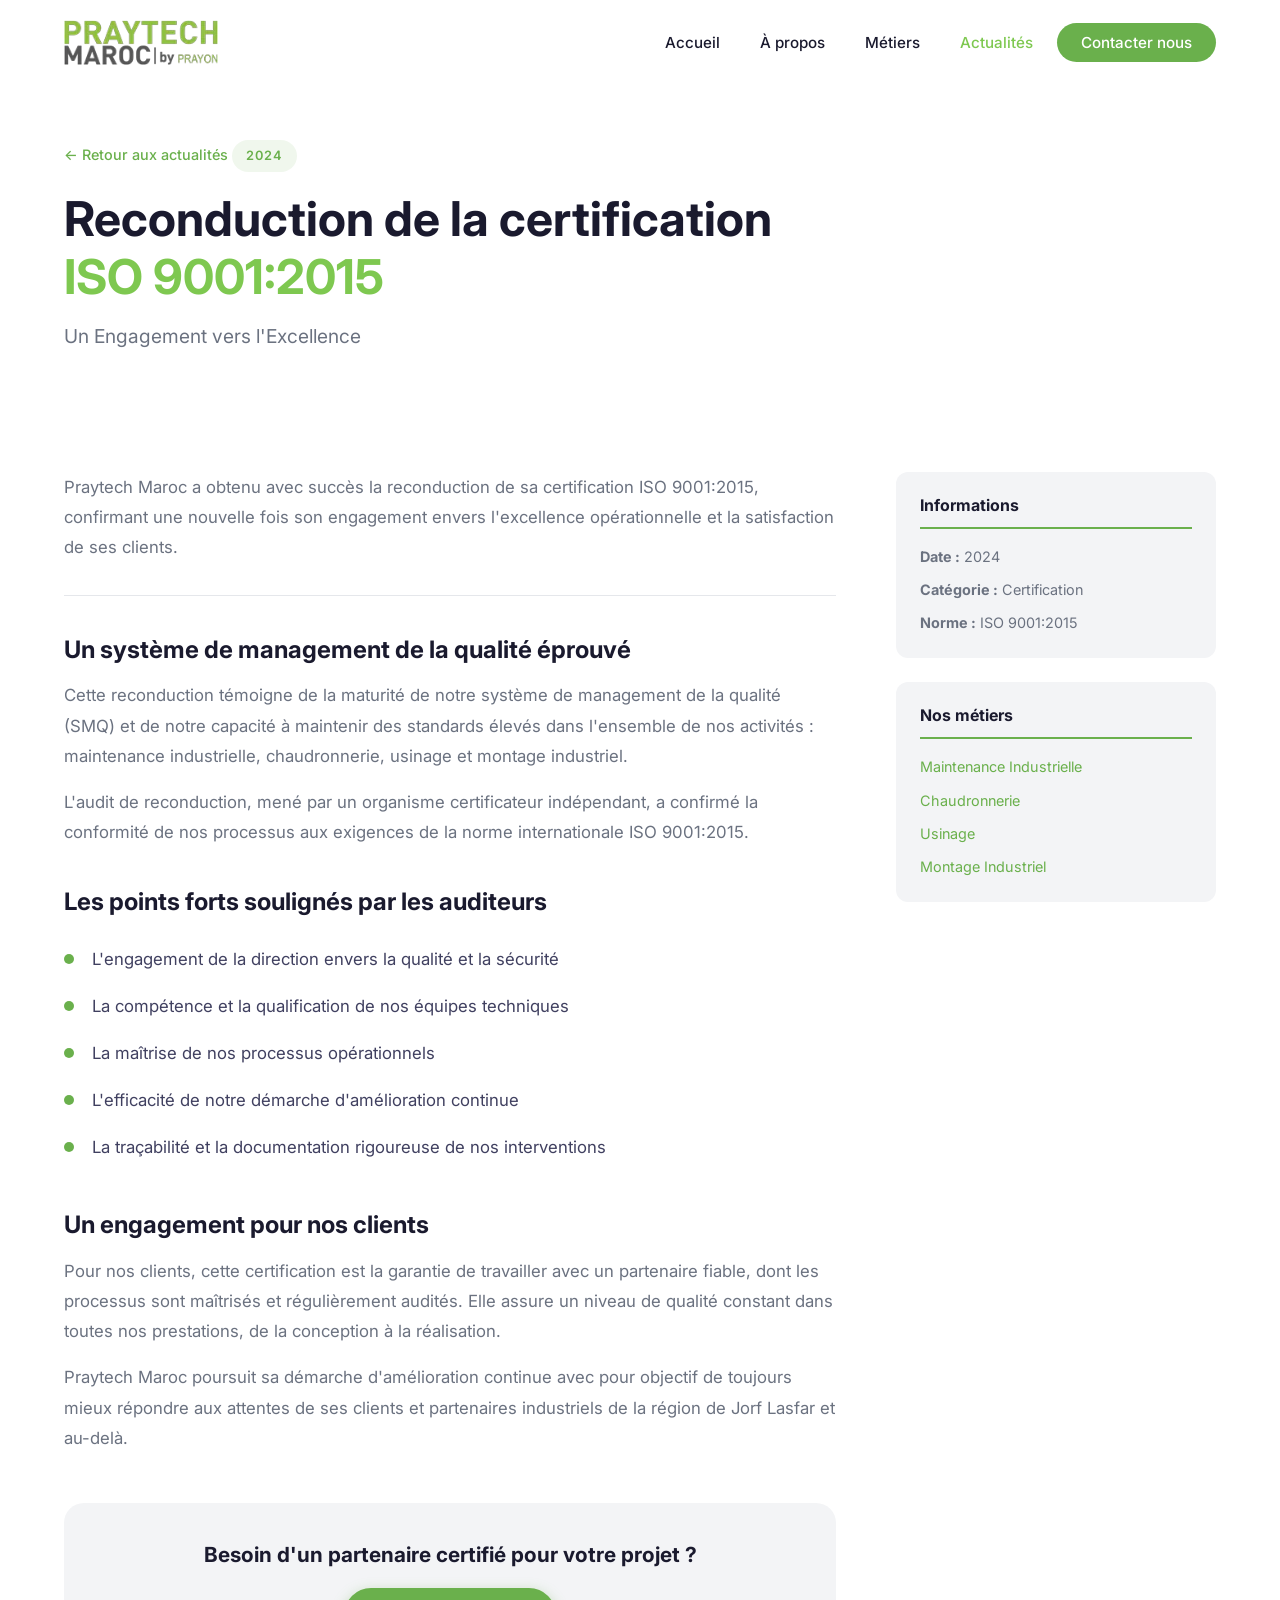
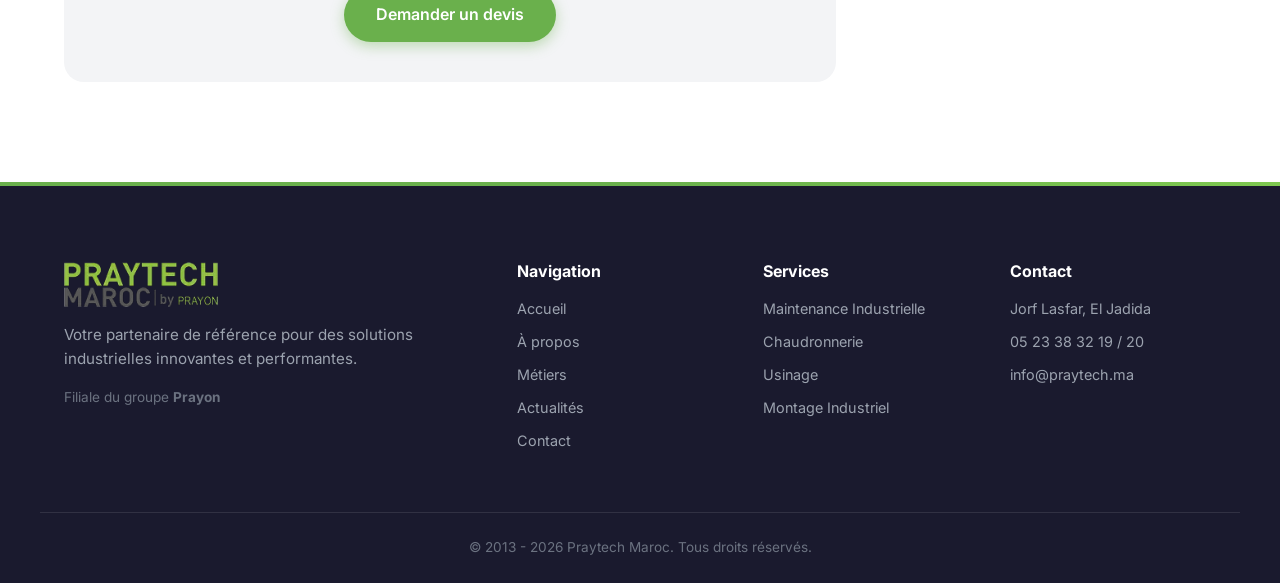
==== commit bbff3a11: "Article ISO: titre aligné avec le site actuel" ====
--- a/articles/certification-iso-9001.html
+++ b/articles/certification-iso-9001.html
@@ -38,7 +38,7 @@
             <a href="../index.html#realisations" class="article-hero__back">← Retour aux actualités</a>
             <span class="article-hero__date">2024</span>
             <h1 class="article-hero__title">Reconduction de la certification<br><span class="highlight">ISO 9001:2015</span></h1>
-            <p class="article-hero__subtitle">Un engagement vers l'excellence et l'amélioration continue</p>
+            <p class="article-hero__subtitle">Un Engagement vers l'Excellence</p>
         </div>
     </section>
 
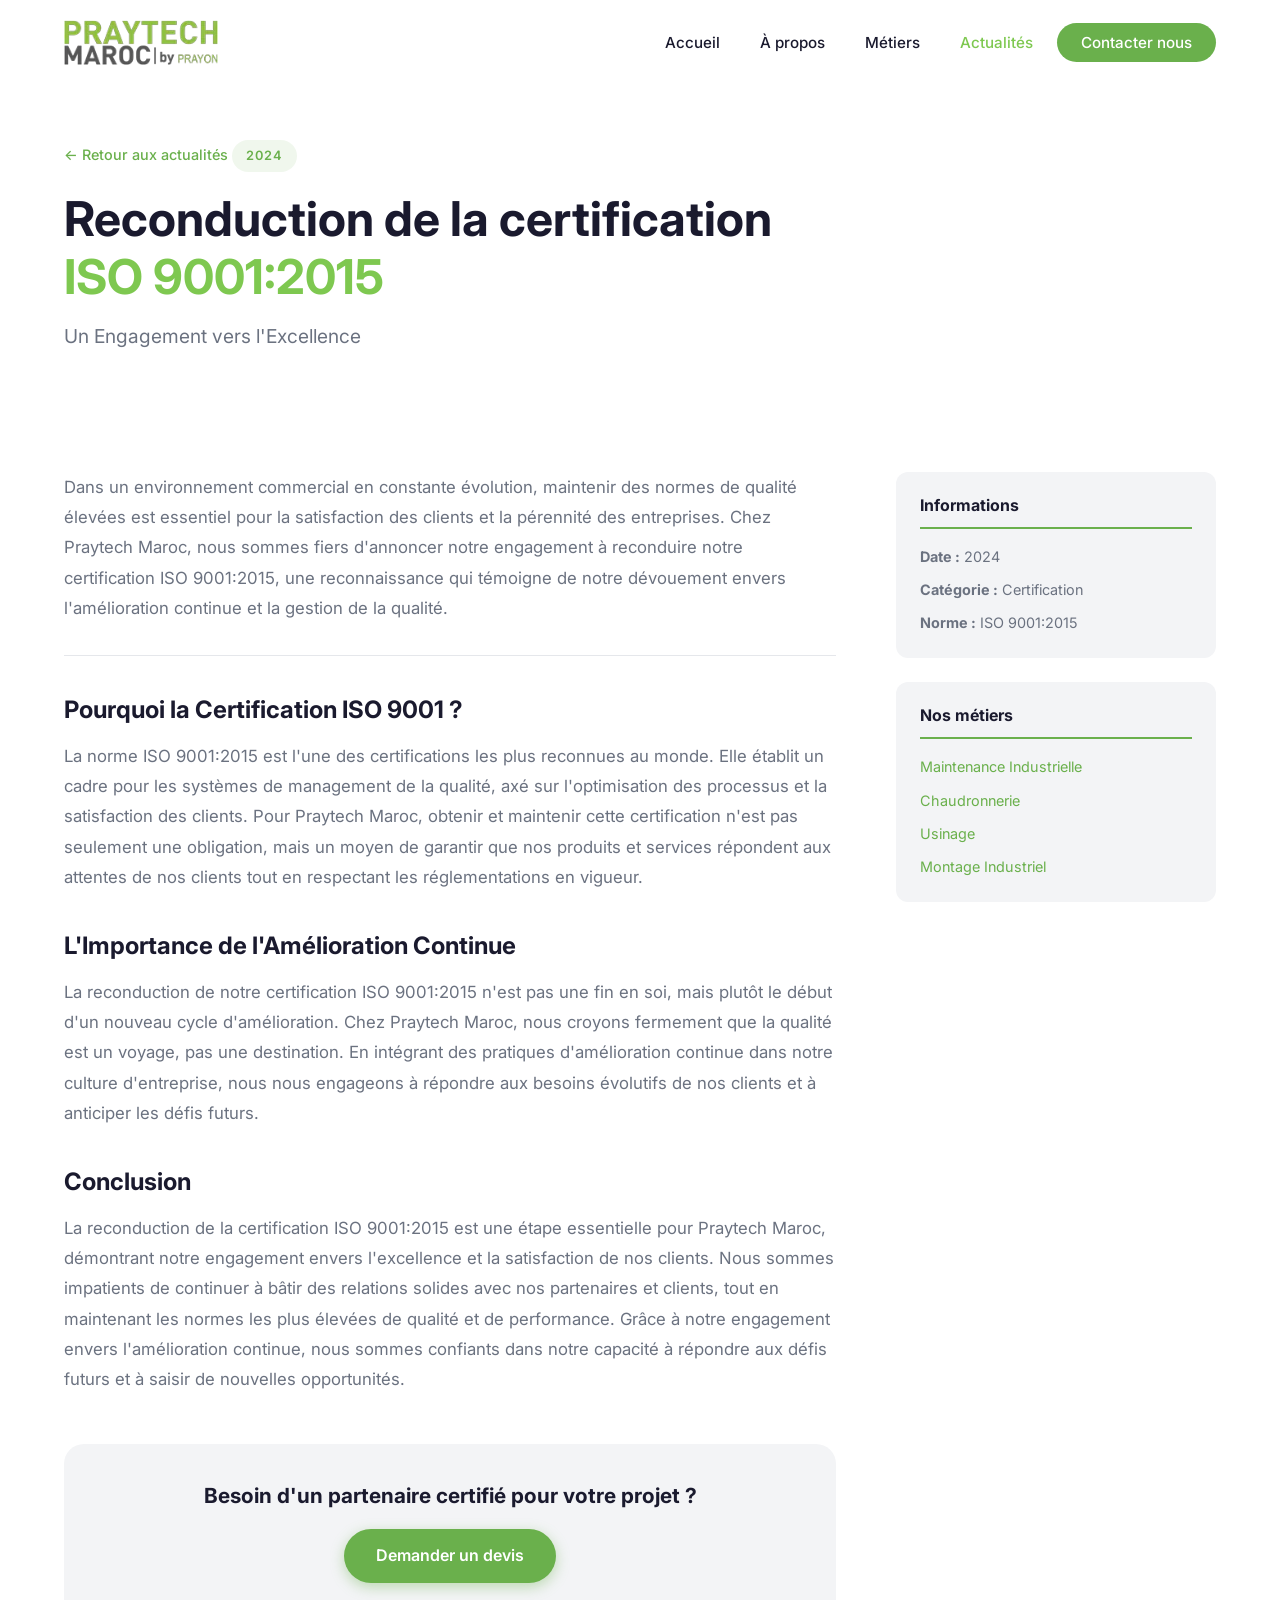
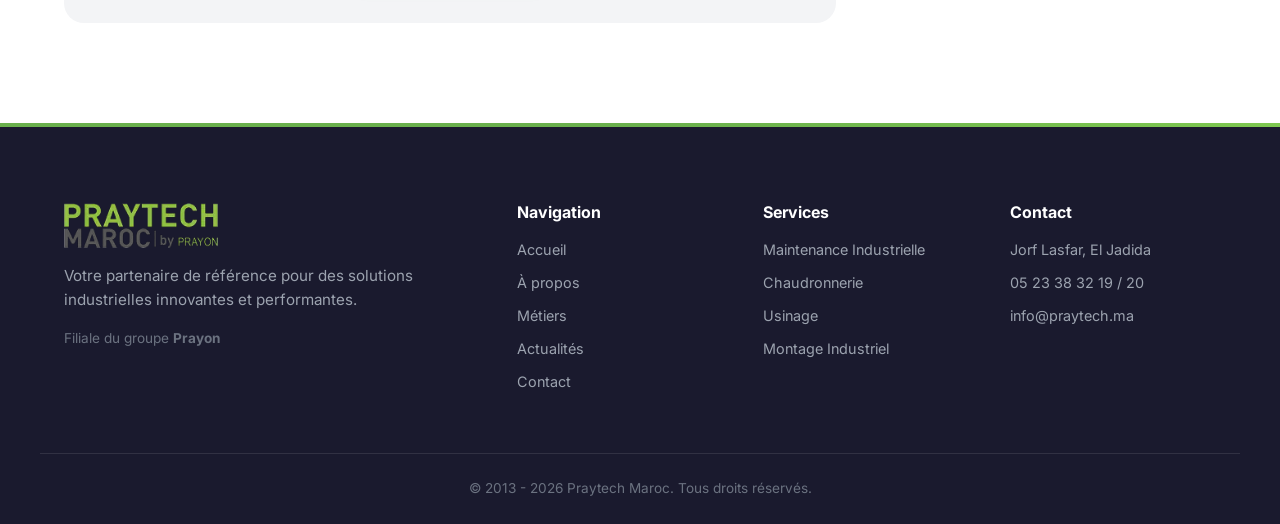
==== commit e3c86978: "Article ISO: contenu réel du site praytech.ma" ====
--- a/articles/certification-iso-9001.html
+++ b/articles/certification-iso-9001.html
@@ -47,32 +47,22 @@
         <div class="container article-content__wrapper">
             <div class="article-content__body">
                 <p class="article-content__intro">
-                    Praytech Maroc a obtenu avec succès la reconduction de sa certification ISO 9001:2015, confirmant une nouvelle fois son engagement envers l'excellence opérationnelle et la satisfaction de ses clients.
+                    Dans un environnement commercial en constante évolution, maintenir des normes de qualité élevées est essentiel pour la satisfaction des clients et la pérennité des entreprises. Chez Praytech Maroc, nous sommes fiers d'annoncer notre engagement à reconduire notre certification ISO 9001:2015, une reconnaissance qui témoigne de notre dévouement envers l'amélioration continue et la gestion de la qualité.
                 </p>
 
-                <h2>Un système de management de la qualité éprouvé</h2>
+                <h2>Pourquoi la Certification ISO 9001 ?</h2>
                 <p>
-                    Cette reconduction témoigne de la maturité de notre système de management de la qualité (SMQ) et de notre capacité à maintenir des standards élevés dans l'ensemble de nos activités : maintenance industrielle, chaudronnerie, usinage et montage industriel.
-                </p>
-                <p>
-                    L'audit de reconduction, mené par un organisme certificateur indépendant, a confirmé la conformité de nos processus aux exigences de la norme internationale ISO 9001:2015.
+                    La norme ISO 9001:2015 est l'une des certifications les plus reconnues au monde. Elle établit un cadre pour les systèmes de management de la qualité, axé sur l'optimisation des processus et la satisfaction des clients. Pour Praytech Maroc, obtenir et maintenir cette certification n'est pas seulement une obligation, mais un moyen de garantir que nos produits et services répondent aux attentes de nos clients tout en respectant les réglementations en vigueur.
                 </p>
 
-                <h2>Les points forts soulignés par les auditeurs</h2>
-                <ul>
-                    <li>L'engagement de la direction envers la qualité et la sécurité</li>
-                    <li>La compétence et la qualification de nos équipes techniques</li>
-                    <li>La maîtrise de nos processus opérationnels</li>
-                    <li>L'efficacité de notre démarche d'amélioration continue</li>
-                    <li>La traçabilité et la documentation rigoureuse de nos interventions</li>
-                </ul>
+                <h2>L'Importance de l'Amélioration Continue</h2>
+                <p>
+                    La reconduction de notre certification ISO 9001:2015 n'est pas une fin en soi, mais plutôt le début d'un nouveau cycle d'amélioration. Chez Praytech Maroc, nous croyons fermement que la qualité est un voyage, pas une destination. En intégrant des pratiques d'amélioration continue dans notre culture d'entreprise, nous nous engageons à répondre aux besoins évolutifs de nos clients et à anticiper les défis futurs.
+                </p>
 
-                <h2>Un engagement pour nos clients</h2>
+                <h2>Conclusion</h2>
                 <p>
-                    Pour nos clients, cette certification est la garantie de travailler avec un partenaire fiable, dont les processus sont maîtrisés et régulièrement audités. Elle assure un niveau de qualité constant dans toutes nos prestations, de la conception à la réalisation.
-                </p>
-                <p>
-                    Praytech Maroc poursuit sa démarche d'amélioration continue avec pour objectif de toujours mieux répondre aux attentes de ses clients et partenaires industriels de la région de Jorf Lasfar et au-delà.
+                    La reconduction de la certification ISO 9001:2015 est une étape essentielle pour Praytech Maroc, démontrant notre engagement envers l'excellence et la satisfaction de nos clients. Nous sommes impatients de continuer à bâtir des relations solides avec nos partenaires et clients, tout en maintenant les normes les plus élevées de qualité et de performance. Grâce à notre engagement envers l'amélioration continue, nous sommes confiants dans notre capacité à répondre aux défis futurs et à saisir de nouvelles opportunités.
                 </p>
 
                 <div class="article-content__cta">
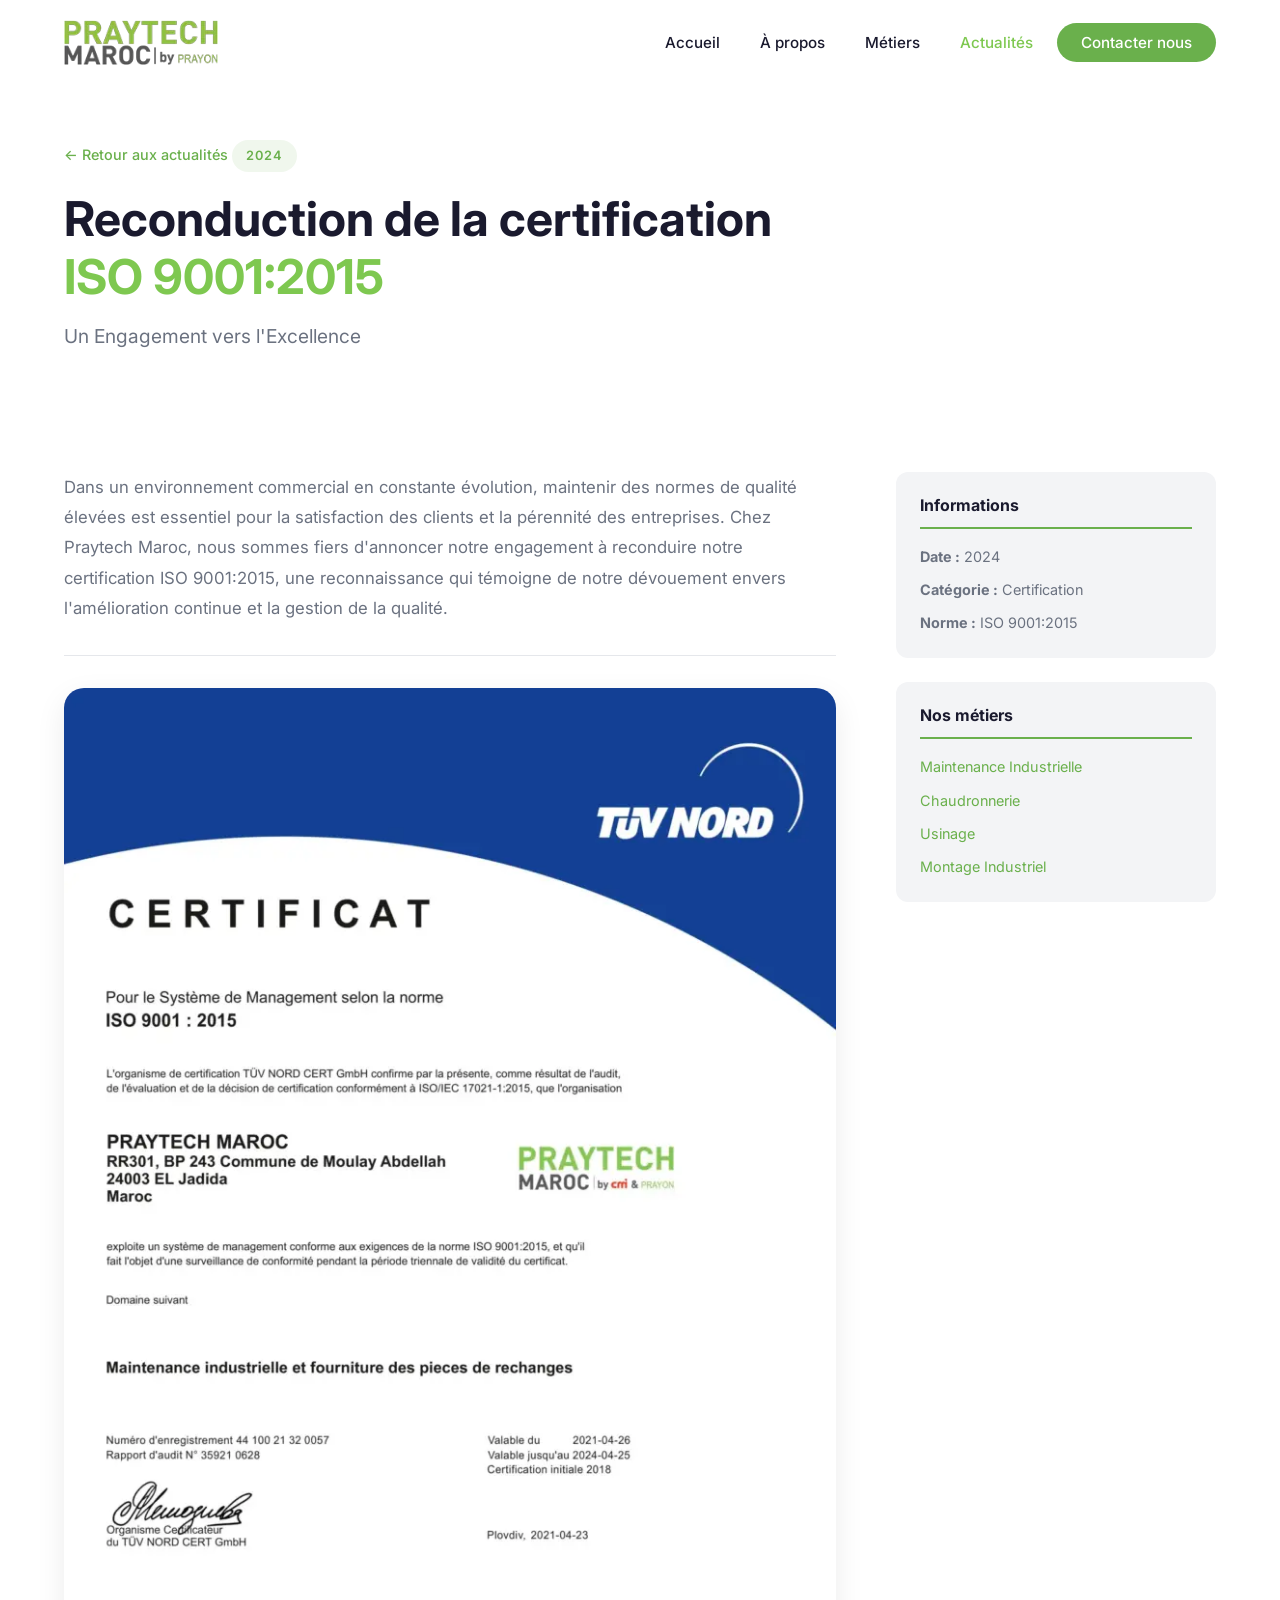
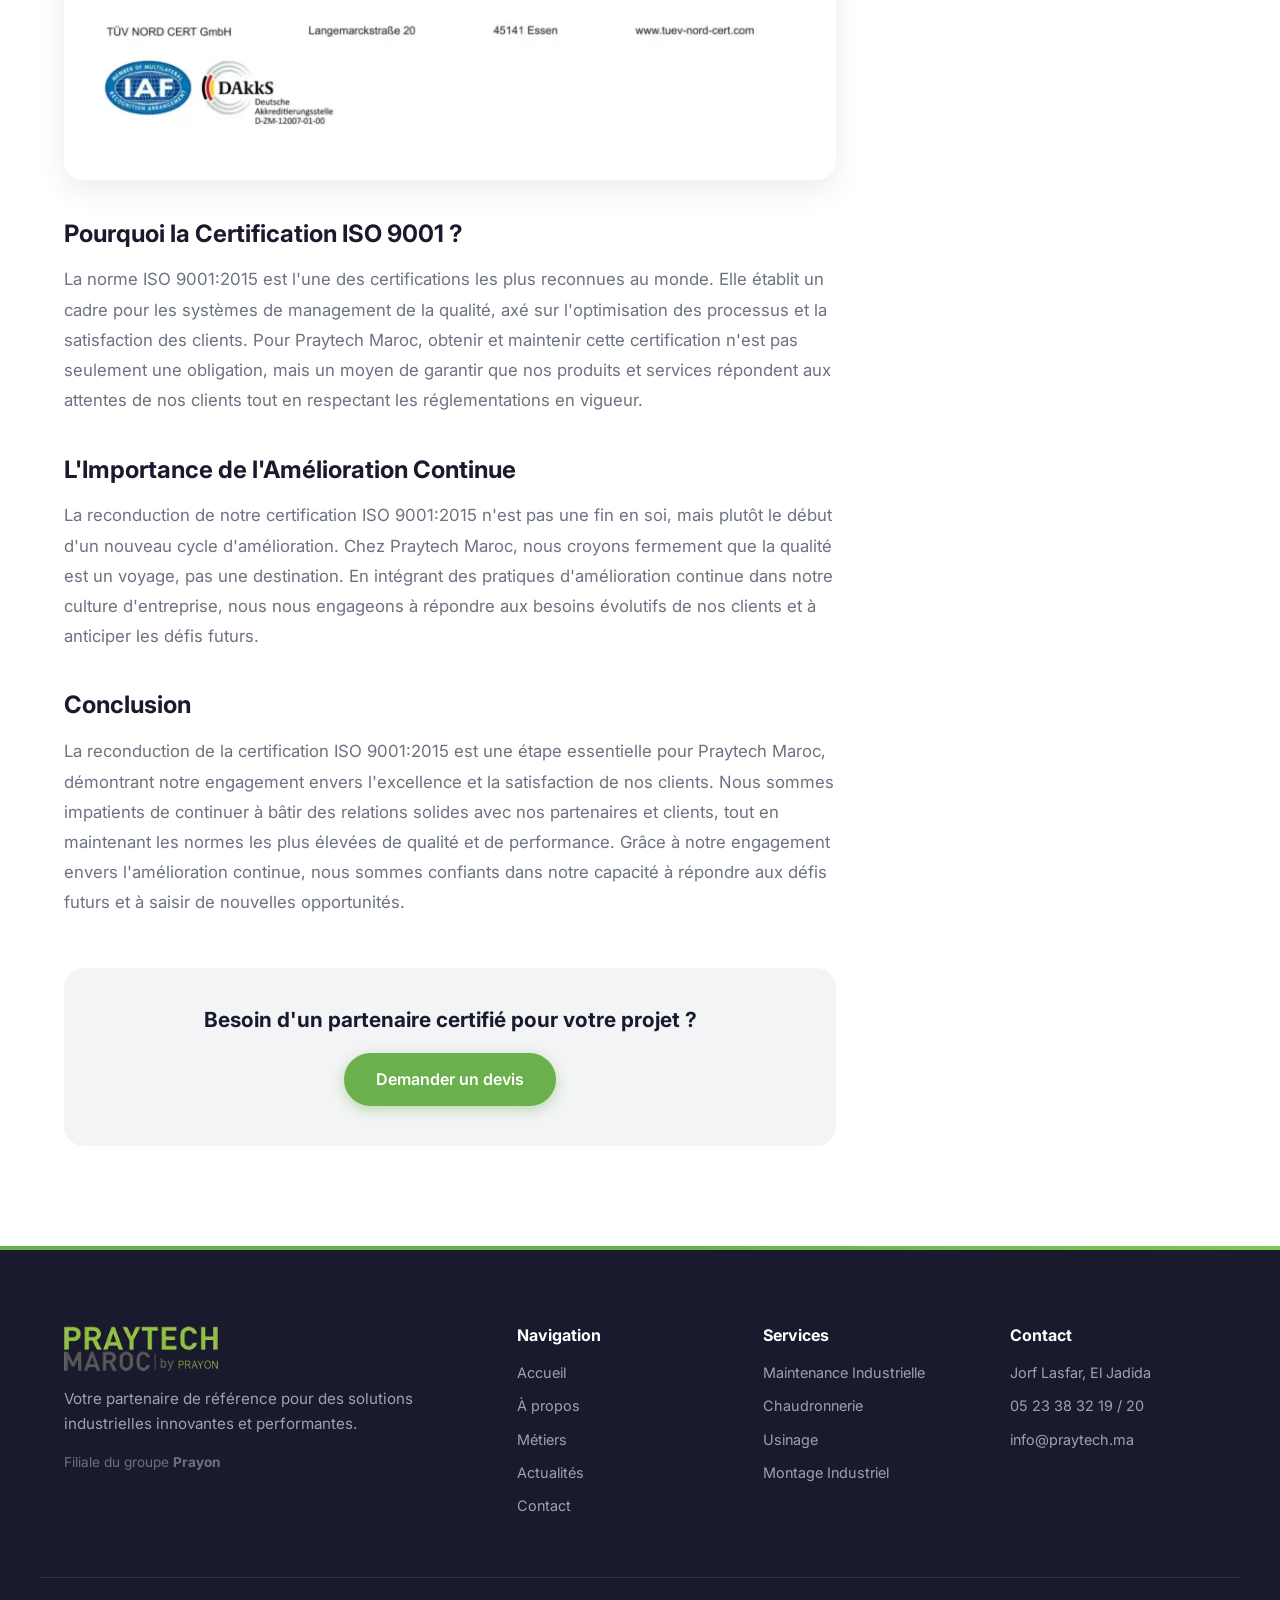
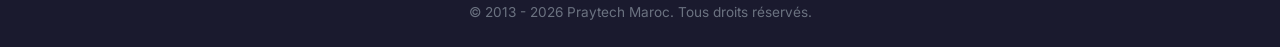
==== commit df5d38b0: "Article ISO: image certificat TÜV NORD intégrée" ====
--- a/articles/certification-iso-9001.html
+++ b/articles/certification-iso-9001.html
@@ -49,6 +49,10 @@
                 <p class="article-content__intro">
                     Dans un environnement commercial en constante évolution, maintenir des normes de qualité élevées est essentiel pour la satisfaction des clients et la pérennité des entreprises. Chez Praytech Maroc, nous sommes fiers d'annoncer notre engagement à reconduire notre certification ISO 9001:2015, une reconnaissance qui témoigne de notre dévouement envers l'amélioration continue et la gestion de la qualité.
                 </p>
+
+                <div class="article-content__image">
+                    <img src="../images/CERTIF-ISO.webp" alt="Certificat ISO 9001:2015 - Praytech Maroc - TÜV NORD">
+                </div>
 
                 <h2>Pourquoi la Certification ISO 9001 ?</h2>
                 <p>
--- a/css/style.css
+++ b/css/style.css
@@ -1703,3 +1703,17 @@
         position: static;
     }
 }
+
+/* Article Image */
+.article-content__image {
+    margin: 32px 0;
+    border-radius: var(--radius-lg);
+    overflow: hidden;
+    box-shadow: 0 10px 30px rgba(0,0,0,0.08);
+}
+
+.article-content__image img {
+    width: 100%;
+    height: auto;
+    display: block;
+}
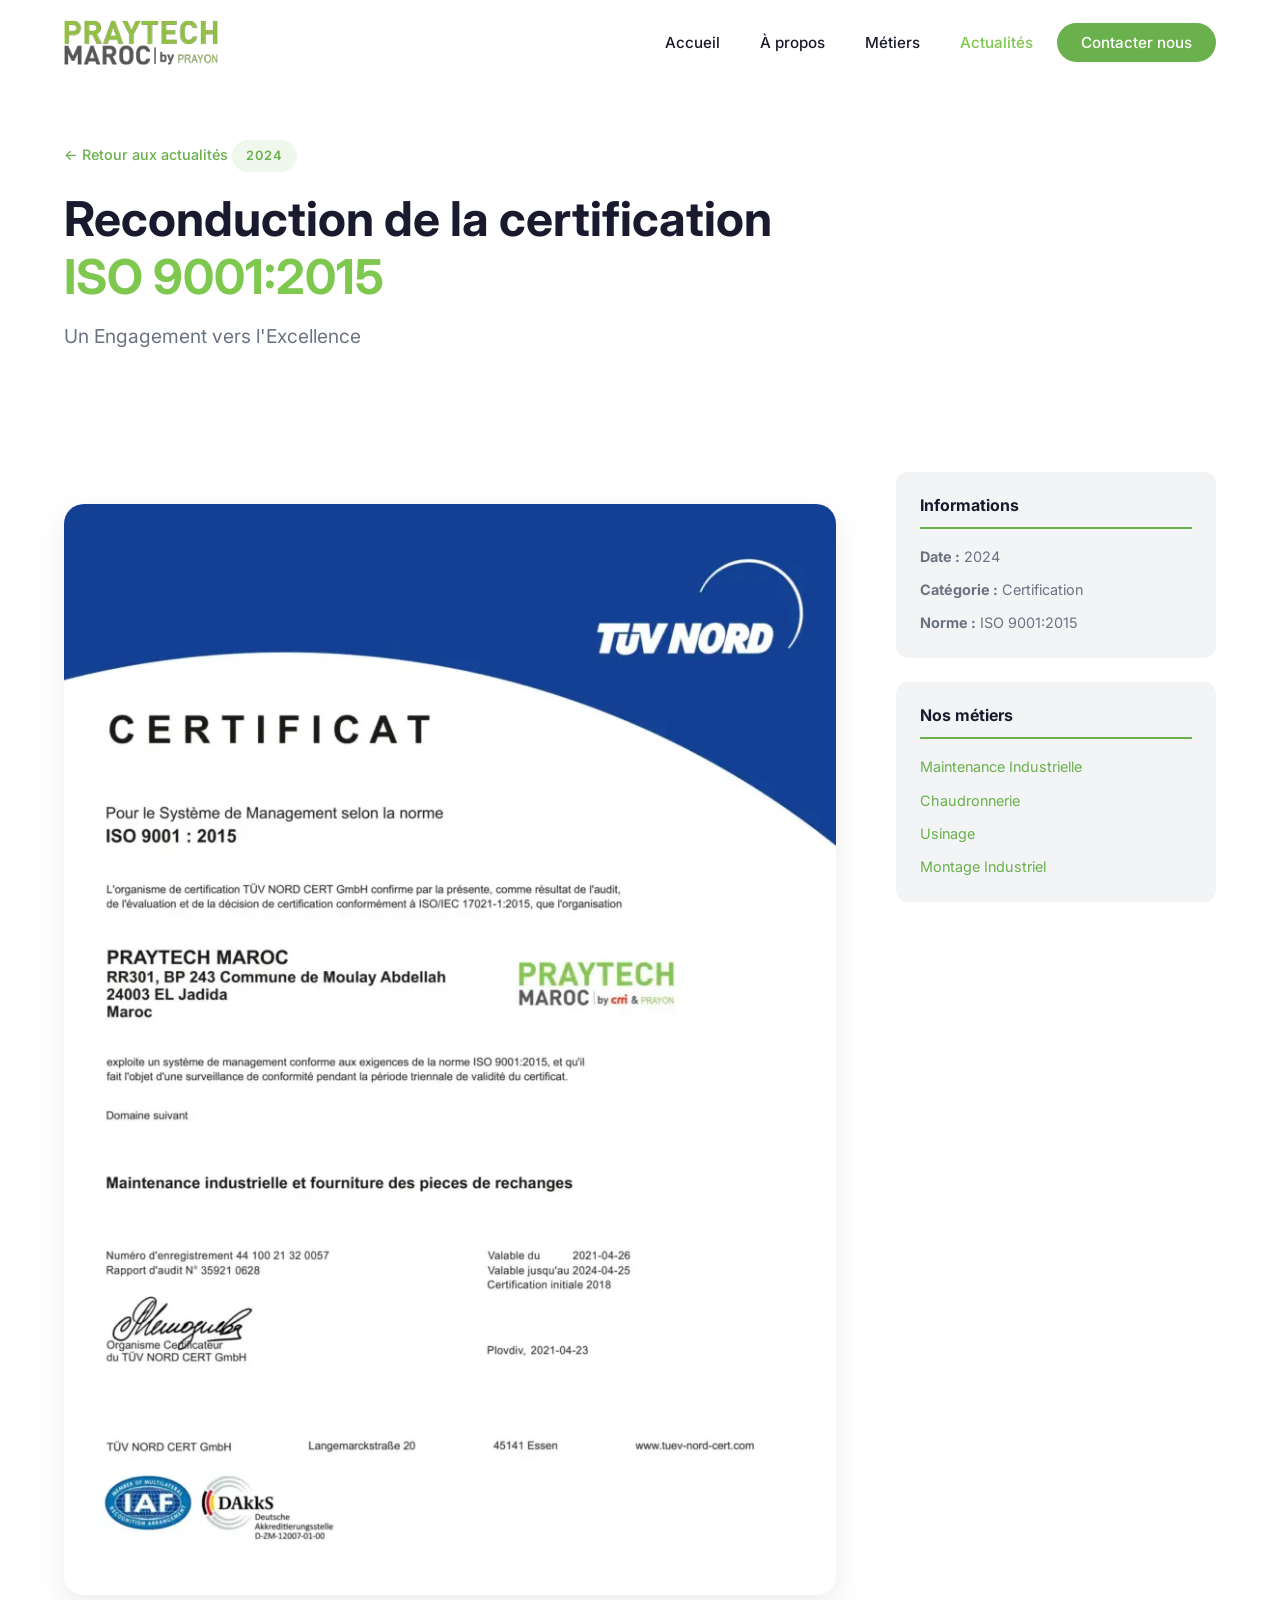
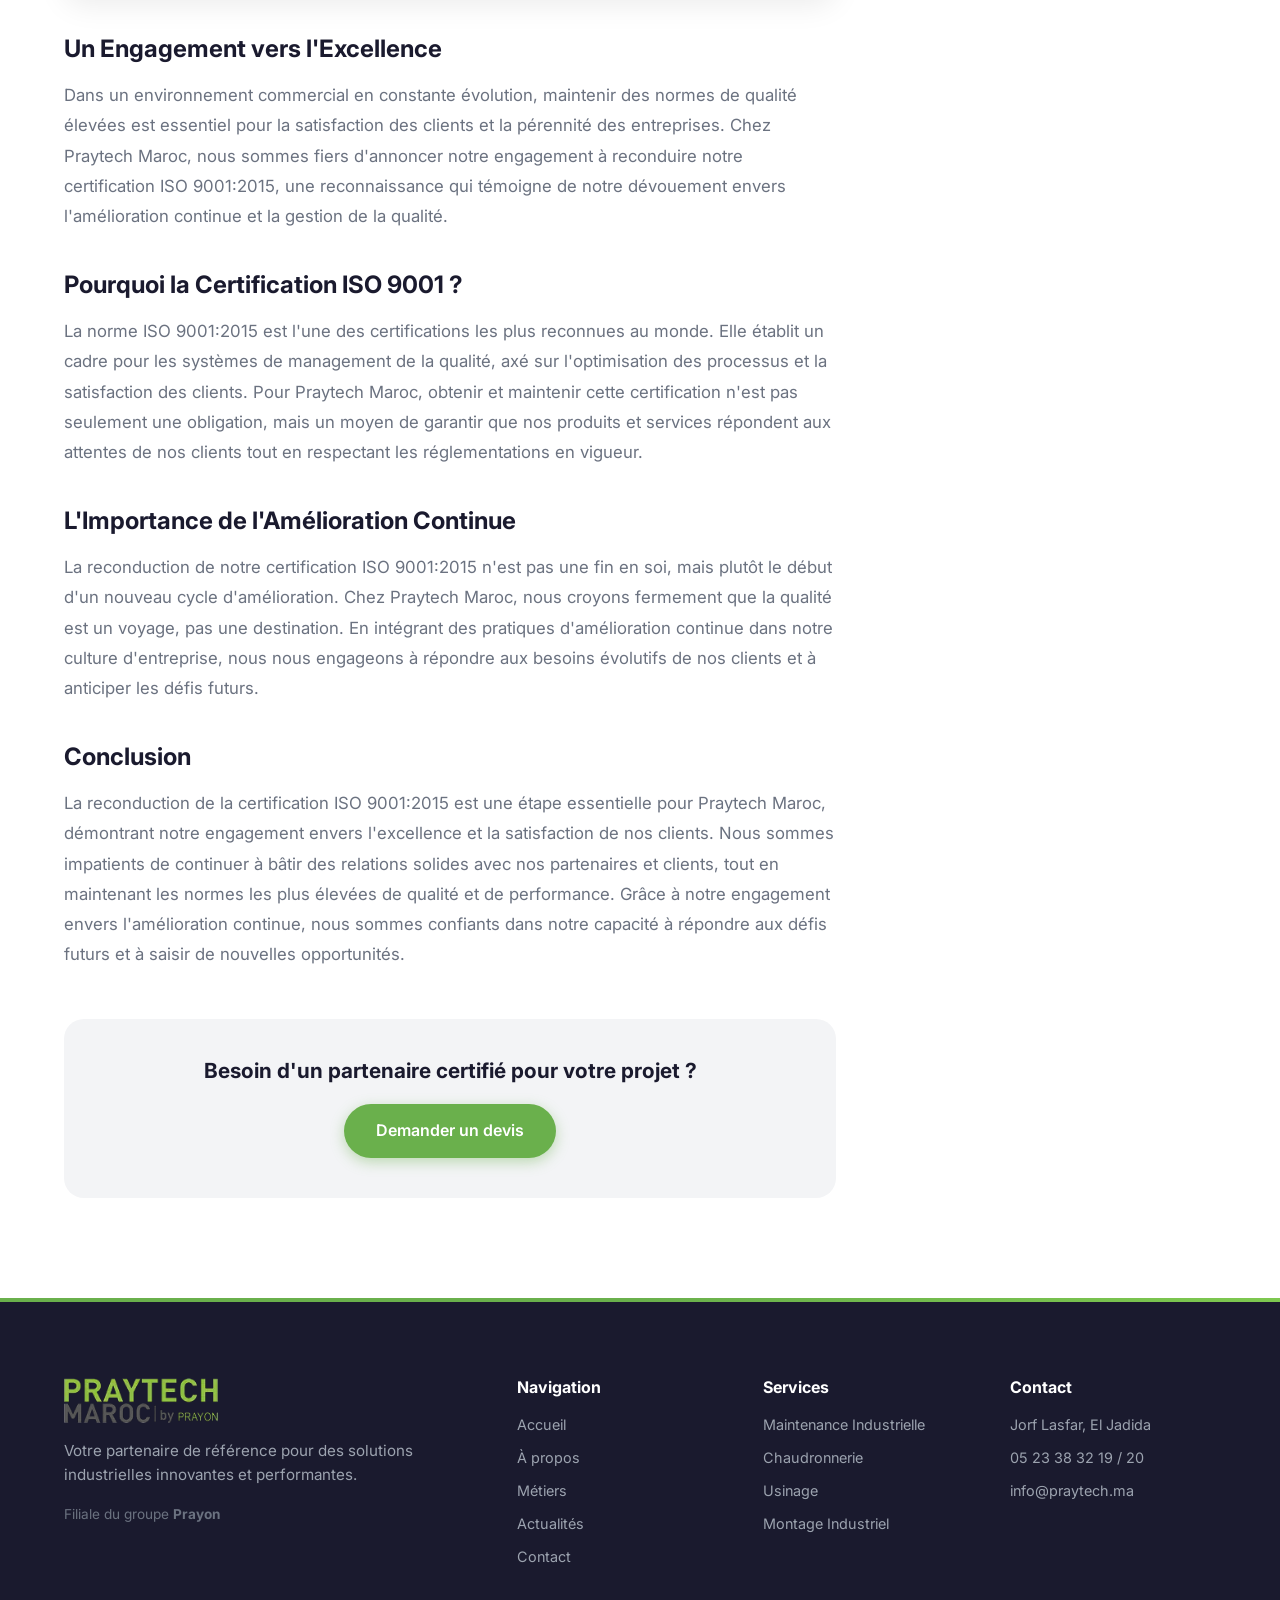
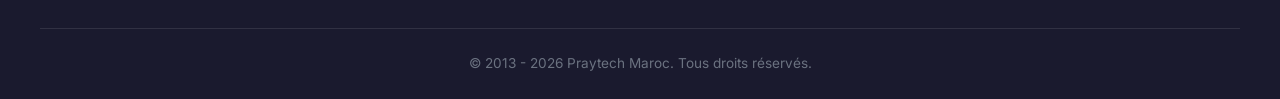
==== commit cd0ef679: "Article ISO: Un Engagement vers l'Excellence en h2" ====
--- a/articles/certification-iso-9001.html
+++ b/articles/certification-iso-9001.html
@@ -46,13 +46,14 @@
     <article class="article-content">
         <div class="container article-content__wrapper">
             <div class="article-content__body">
-                <p class="article-content__intro">
-                    Dans un environnement commercial en constante évolution, maintenir des normes de qualité élevées est essentiel pour la satisfaction des clients et la pérennité des entreprises. Chez Praytech Maroc, nous sommes fiers d'annoncer notre engagement à reconduire notre certification ISO 9001:2015, une reconnaissance qui témoigne de notre dévouement envers l'amélioration continue et la gestion de la qualité.
-                </p>
-
                 <div class="article-content__image">
                     <img src="../images/CERTIF-ISO.webp" alt="Certificat ISO 9001:2015 - Praytech Maroc - TÜV NORD">
                 </div>
+
+                <h2>Un Engagement vers l'Excellence</h2>
+                <p>
+                    Dans un environnement commercial en constante évolution, maintenir des normes de qualité élevées est essentiel pour la satisfaction des clients et la pérennité des entreprises. Chez Praytech Maroc, nous sommes fiers d'annoncer notre engagement à reconduire notre certification ISO 9001:2015, une reconnaissance qui témoigne de notre dévouement envers l'amélioration continue et la gestion de la qualité.
+                </p>
 
                 <h2>Pourquoi la Certification ISO 9001 ?</h2>
                 <p>
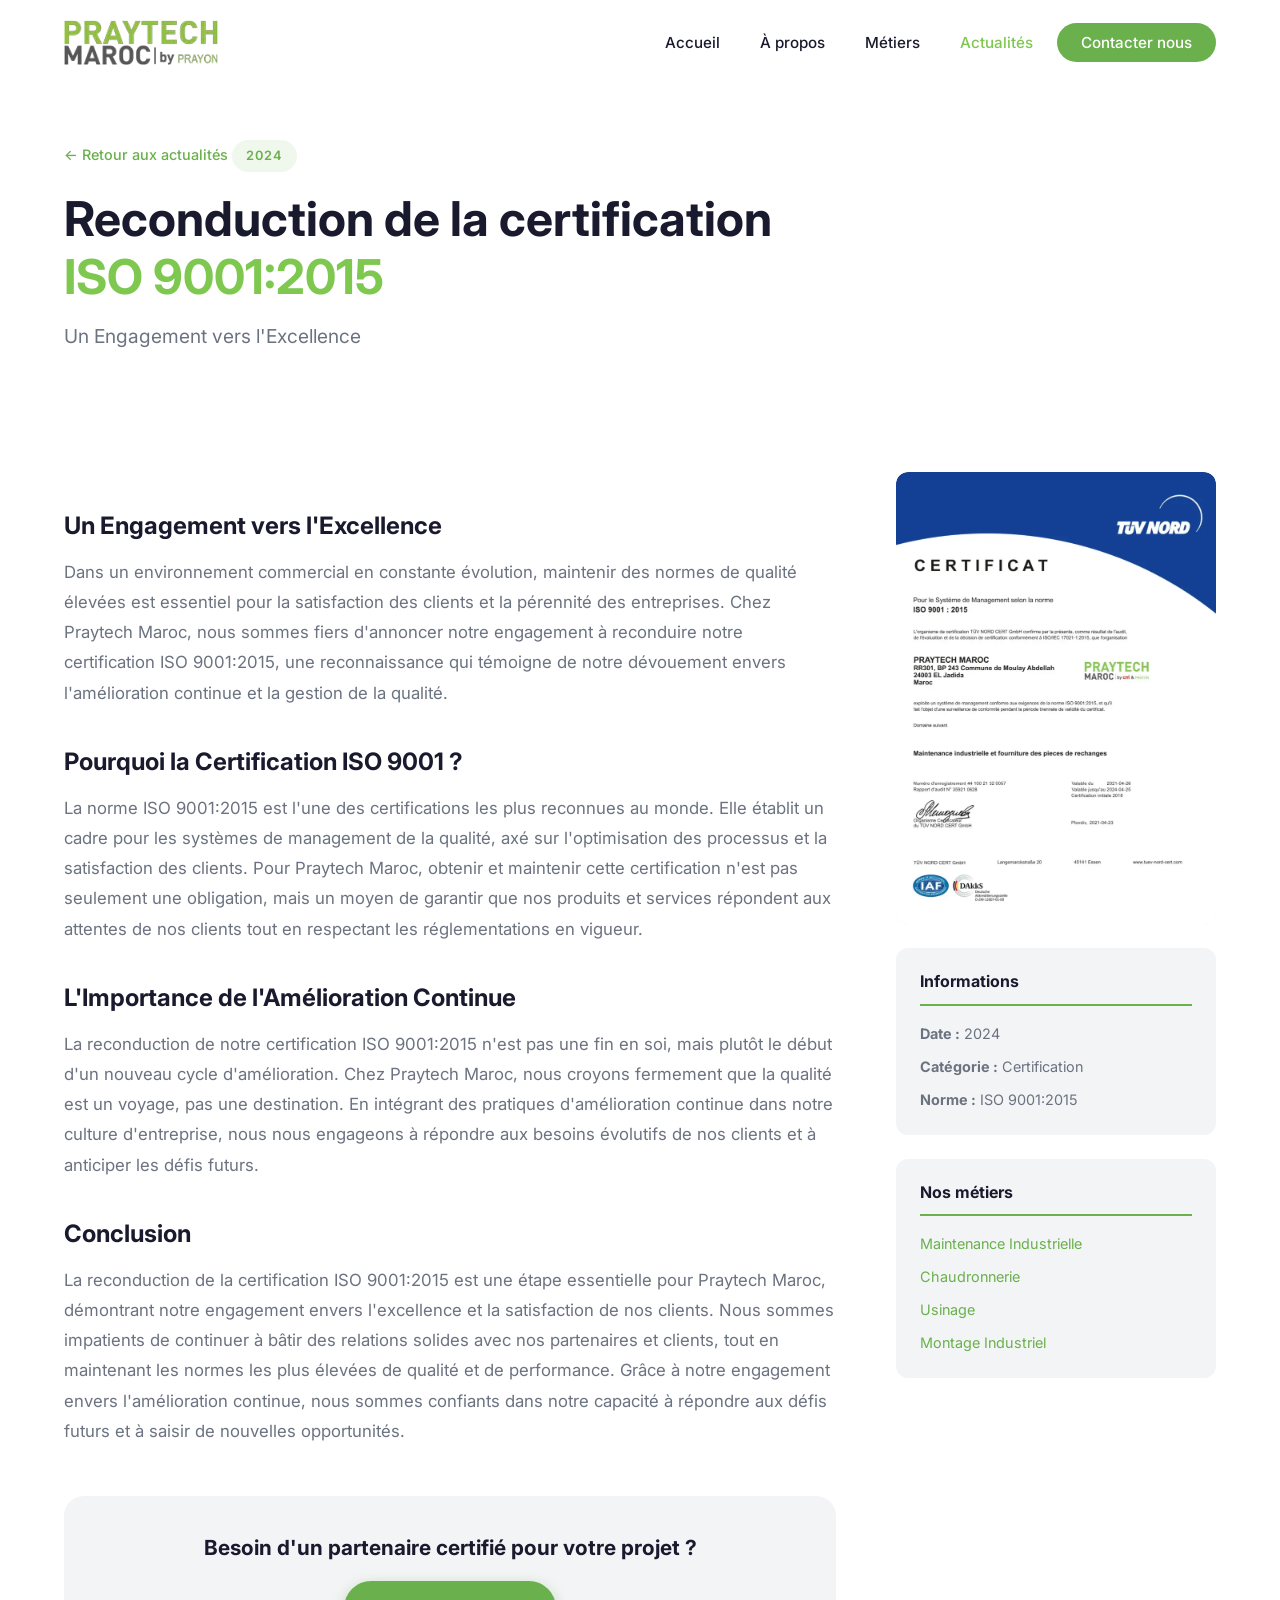
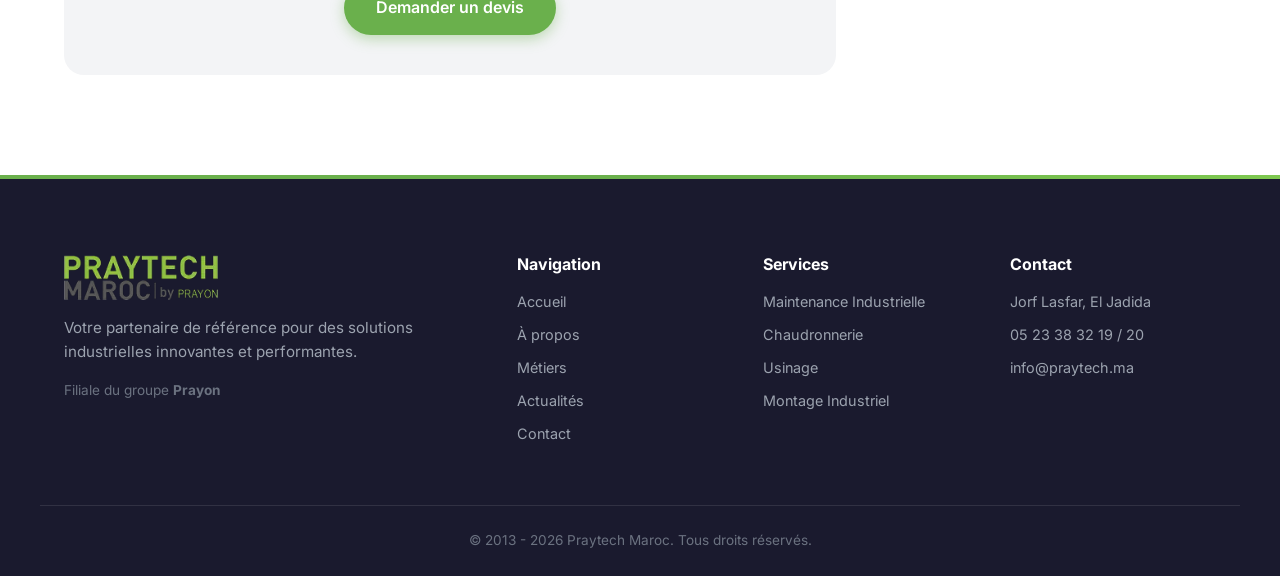
==== commit b28b25f4: "Article ISO: image certificat à droite dans sidebar" ====
--- a/articles/certification-iso-9001.html
+++ b/articles/certification-iso-9001.html
@@ -46,10 +46,6 @@
     <article class="article-content">
         <div class="container article-content__wrapper">
             <div class="article-content__body">
-                <div class="article-content__image">
-                    <img src="../images/CERTIF-ISO.webp" alt="Certificat ISO 9001:2015 - Praytech Maroc - TÜV NORD">
-                </div>
-
                 <h2>Un Engagement vers l'Excellence</h2>
                 <p>
                     Dans un environnement commercial en constante évolution, maintenir des normes de qualité élevées est essentiel pour la satisfaction des clients et la pérennité des entreprises. Chez Praytech Maroc, nous sommes fiers d'annoncer notre engagement à reconduire notre certification ISO 9001:2015, une reconnaissance qui témoigne de notre dévouement envers l'amélioration continue et la gestion de la qualité.
@@ -77,6 +73,9 @@
             </div>
 
             <aside class="article-content__sidebar">
+                <div class="sidebar-card sidebar-card--image">
+                    <img src="../images/CERTIF-ISO.webp" alt="Certificat ISO 9001:2015 - Praytech Maroc - TÜV NORD">
+                </div>
                 <div class="sidebar-card">
                     <h4>Informations</h4>
                     <ul>
--- a/css/style.css
+++ b/css/style.css
@@ -1665,6 +1665,18 @@
     padding: 24px;
 }
 
+.sidebar-card--image {
+    padding: 0;
+    overflow: hidden;
+}
+
+.sidebar-card--image img {
+    width: 100%;
+    height: auto;
+    display: block;
+    border-radius: var(--radius);
+}
+
 .sidebar-card h4 {
     font-size: 1rem;
     color: var(--gray-900);
